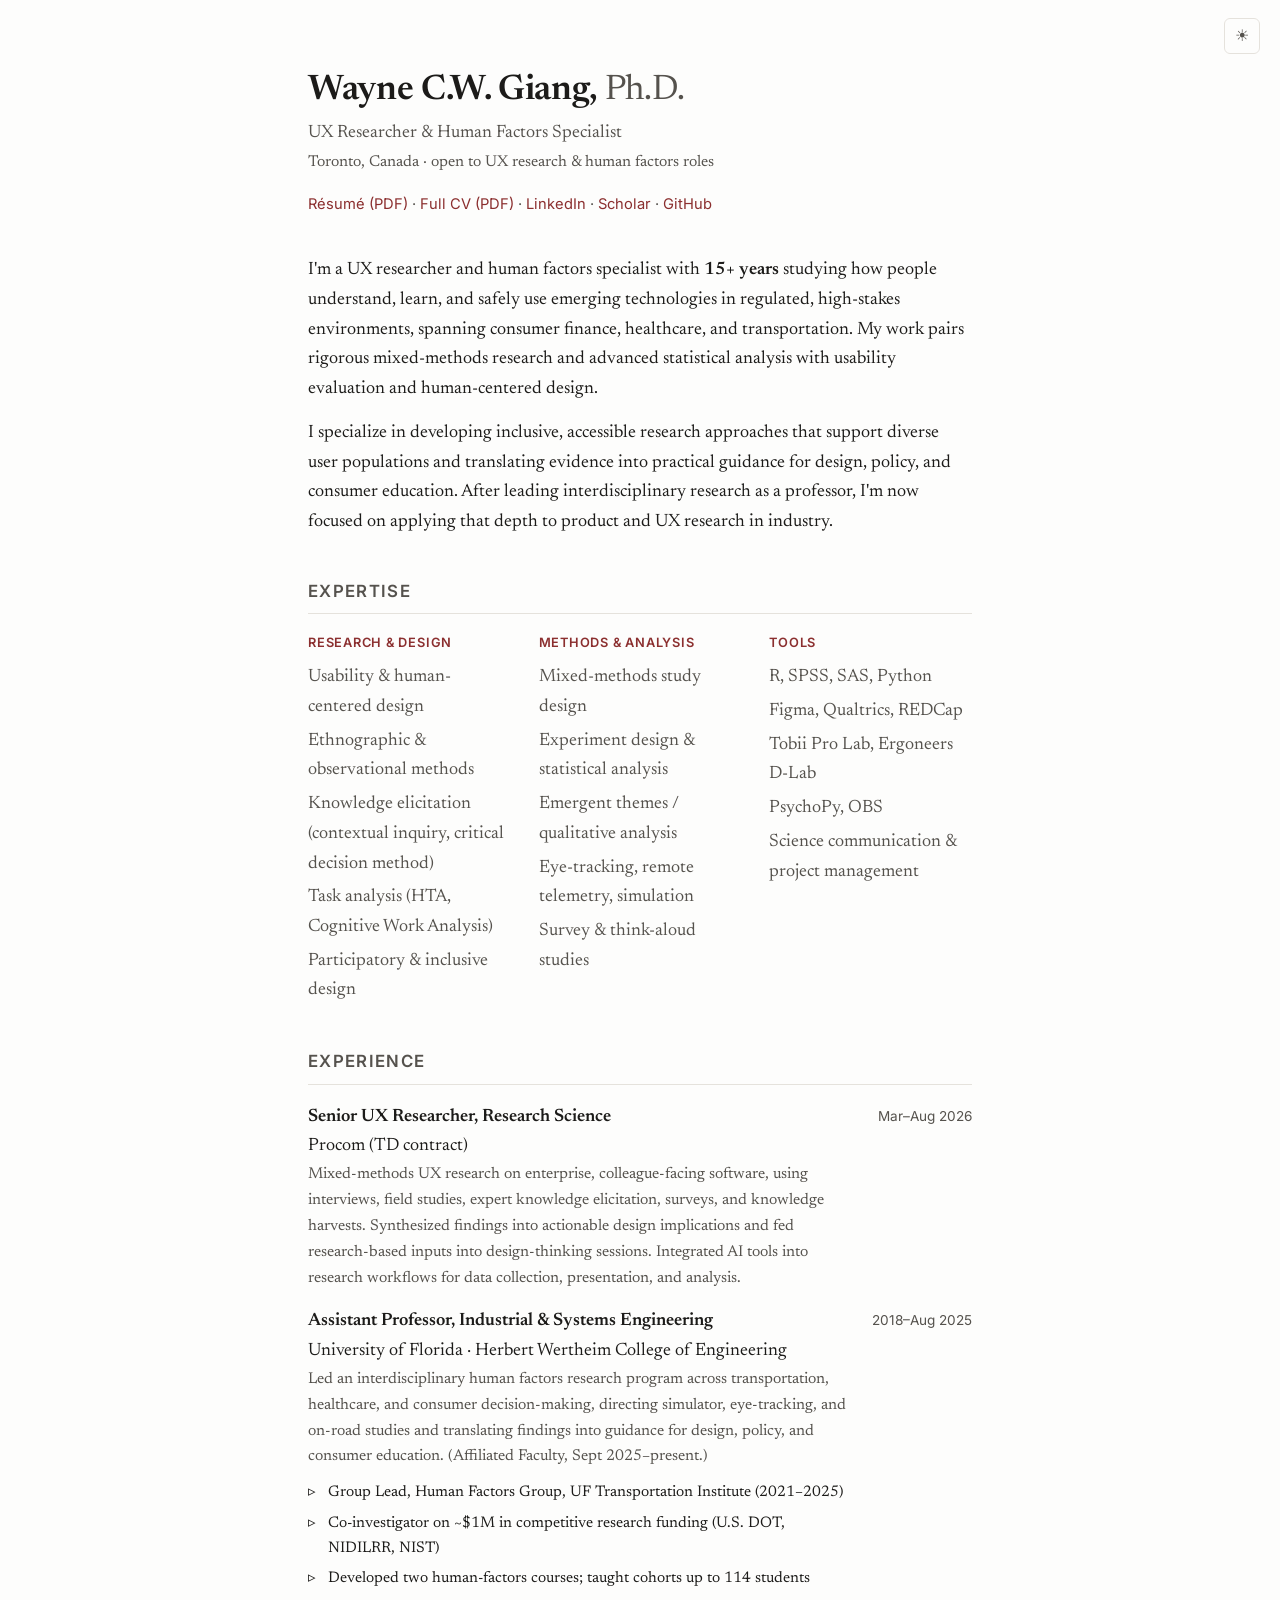
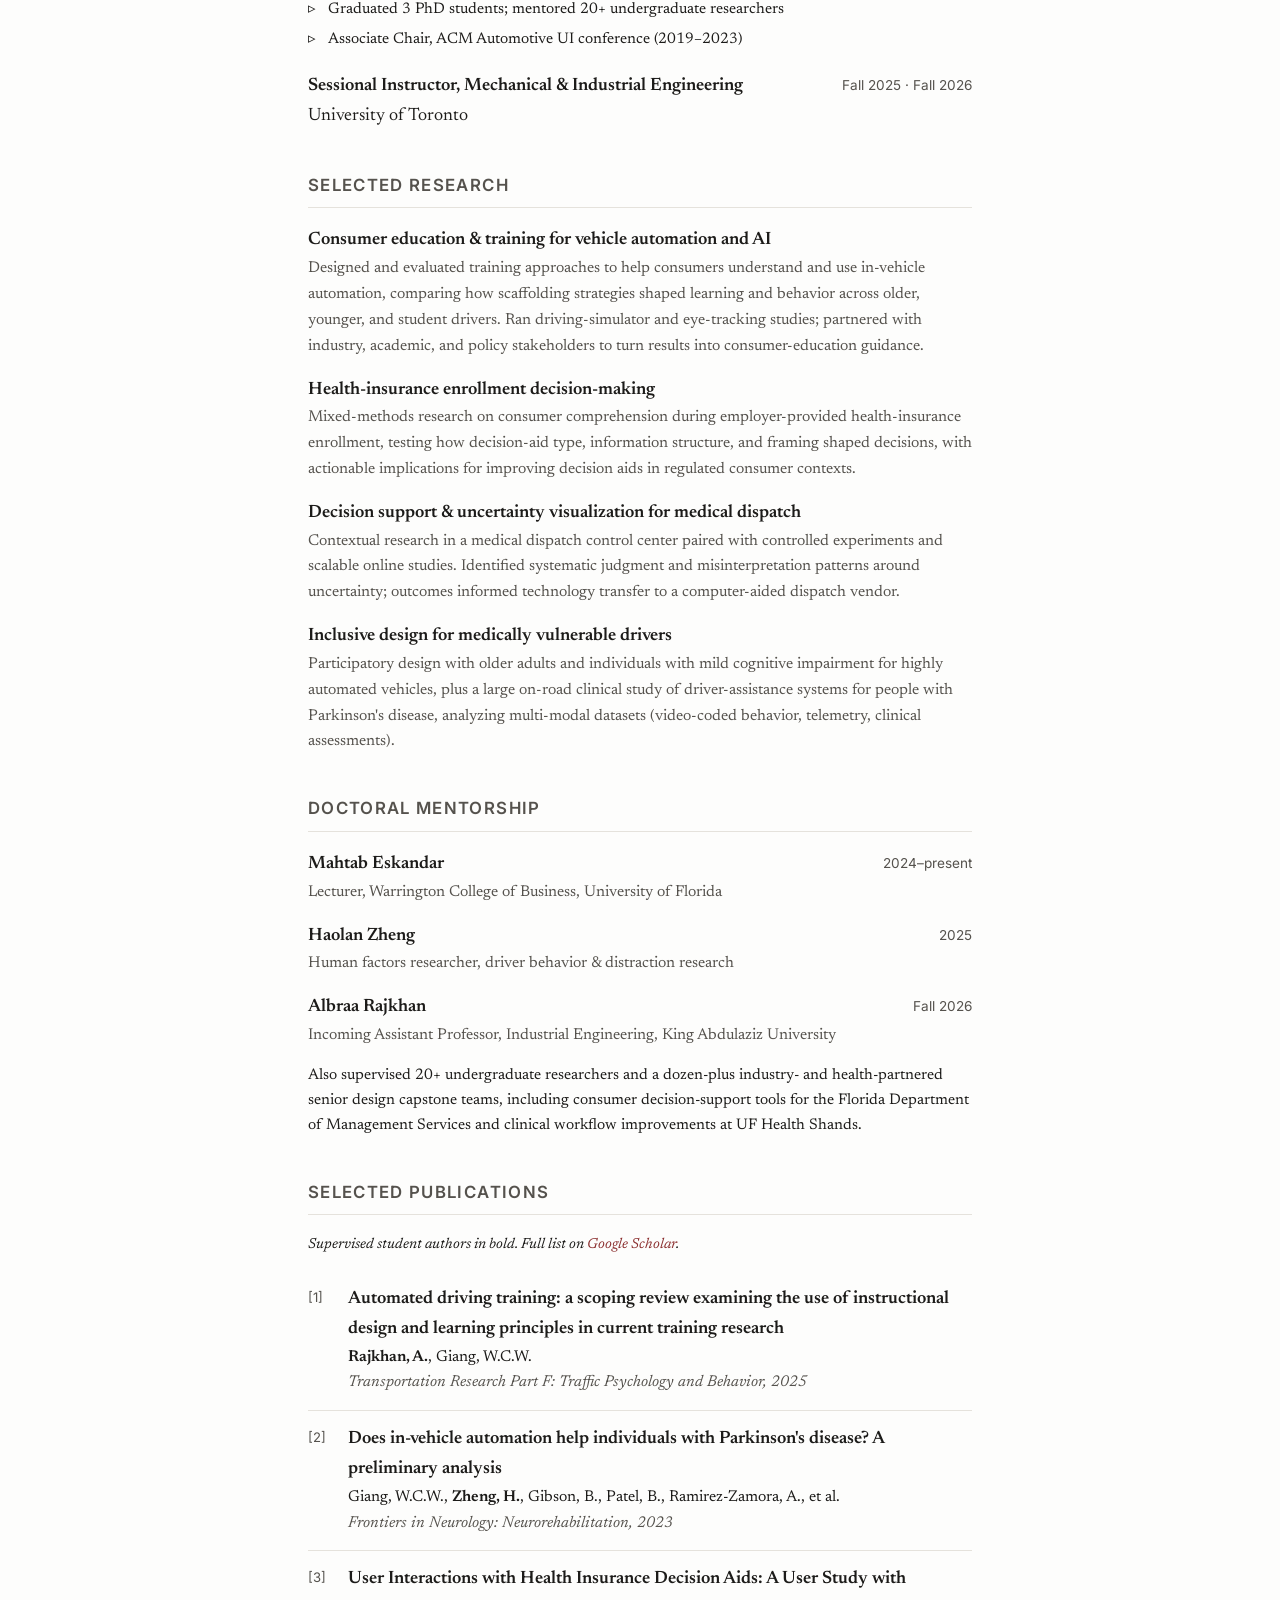
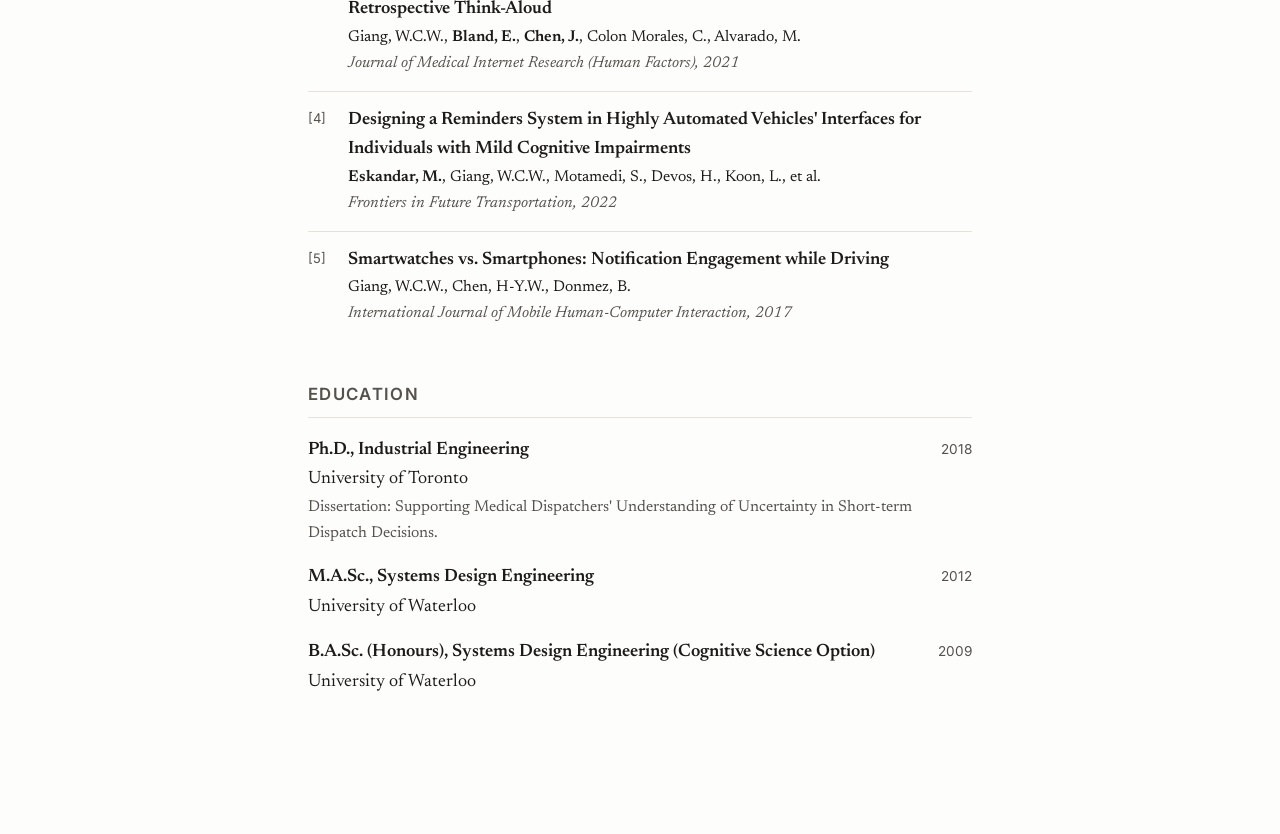
==== basic.html @ 5c56fefa "Initial site: portfolio/résumé for Wayne C.W. Giang Primary fancy layout at index.html (sticky sideb" ====
<!DOCTYPE html>
<html lang="en">
<head>
  <meta charset="UTF-8" />
  <meta name="viewport" content="width=device-width, initial-scale=1.0" />

  <title>Wayne C.W. Giang, Ph.D. · UX Researcher &amp; Human Factors</title>
  <meta name="description" content="Wayne C.W. Giang, Ph.D. UX researcher and human factors specialist with 15+ years studying how people understand, learn, and safely use emerging technologies in regulated, high-stakes environments." />
  <meta name="author" content="Wayne C.W. Giang" />

  <meta property="og:type" content="profile" />
  <meta property="og:title" content="Wayne C.W. Giang, Ph.D." />
  <meta property="og:description" content="UX Researcher & Human Factors specialist. Mixed-methods research, usability evaluation, and human-centered design in high-stakes domains." />
  <meta property="og:url" content="https://wcwgiang.github.io/" />

  <link rel="icon" href="assets/favicon.svg" type="image/svg+xml" />
  <link rel="preconnect" href="https://fonts.googleapis.com" />
  <link rel="preconnect" href="https://fonts.gstatic.com" crossorigin />
  <link href="https://fonts.googleapis.com/css2?family=Newsreader:opsz,wght@6..72,400;6..72,500;6..72,600&family=Inter:wght@400;500;600&display=swap" rel="stylesheet" />
  <link rel="stylesheet" href="styles.css" />

  <script>
    (function () {
      const stored = localStorage.getItem('theme');
      const prefersDark = window.matchMedia('(prefers-color-scheme: dark)').matches;
      document.documentElement.setAttribute('data-theme', stored || (prefersDark ? 'dark' : 'light'));
    })();
  </script>
</head>
<body>
  <button id="theme-toggle" class="theme-toggle" aria-label="Toggle dark mode" title="Toggle theme">
    <span class="theme-toggle__sun">☀</span><span class="theme-toggle__moon">☾</span>
  </button>

  <main class="page">
    <!-- HEADER -->
    <header class="masthead">
      <div class="masthead__text">
        <h1 class="name">Wayne C.W. Giang, <span class="name__suffix">Ph.D.</span></h1>
        <p class="affiliation">
          UX Researcher &amp; Human Factors Specialist<br />
          <span class="affiliation__loc">Toronto, Canada · open to UX research &amp; human factors roles</span>
        </p>
        <p class="contact-line">
          <a href="assets/resume.pdf">Résumé (PDF)</a> ·
          <a href="assets/cv.pdf">Full CV (PDF)</a> ·
          <a target="_blank" rel="noopener" href="https://www.linkedin.com/in/wayne-giang-1979775/">LinkedIn</a> ·
          <a target="_blank" rel="noopener" href="https://scholar.google.ca/citations?user=eEY_yN4AAAAJ&hl=en">Scholar</a> ·
          <a target="_blank" rel="noopener" href="https://github.com/wcwgiang">GitHub</a>
        </p>
      </div>
      <img class="masthead__photo" src="assets/headshot.jpg" alt="Wayne C.W. Giang"
           onerror="this.style.display='none'" />
    </header>

    <!-- INTRO -->
    <section class="block">
      <p>
        I'm a UX researcher and human factors specialist with <strong>15+ years</strong>
        studying how people understand, learn, and safely use emerging technologies in
        regulated, high-stakes environments, spanning consumer finance, healthcare, and
        transportation. My work pairs rigorous mixed-methods research and advanced
        statistical analysis with usability evaluation and human-centered design.
      </p>
      <p>
        I specialize in developing inclusive, accessible research approaches that support
        diverse user populations and translating evidence into practical guidance for
        design, policy, and consumer education. After leading interdisciplinary research
        as a professor, I'm now focused on applying that depth to product and UX research
        in industry.
      </p>
    </section>

    <!-- EXPERTISE -->
    <section class="block">
      <h2>Expertise</h2>
      <div class="expertise">
        <div class="expertise__col">
          <h3>Research &amp; Design</h3>
          <ul>
            <li>Usability &amp; human-centered design</li>
            <li>Ethnographic &amp; observational methods</li>
            <li>Knowledge elicitation (contextual inquiry, critical decision method)</li>
            <li>Task analysis (HTA, Cognitive Work Analysis)</li>
            <li>Participatory &amp; inclusive design</li>
          </ul>
        </div>
        <div class="expertise__col">
          <h3>Methods &amp; Analysis</h3>
          <ul>
            <li>Mixed-methods study design</li>
            <li>Experiment design &amp; statistical analysis</li>
            <li>Emergent themes / qualitative analysis</li>
            <li>Eye-tracking, remote telemetry, simulation</li>
            <li>Survey &amp; think-aloud studies</li>
          </ul>
        </div>
        <div class="expertise__col">
          <h3>Tools</h3>
          <ul>
            <li>R, SPSS, SAS, Python</li>
            <li>Figma, Qualtrics, REDCap</li>
            <li>Tobii Pro Lab, Ergoneers D-Lab</li>
            <li>PsychoPy, OBS</li>
            <li>Science communication &amp; project management</li>
          </ul>
        </div>
      </div>
    </section>

    <!-- EXPERIENCE -->
    <section class="block">
      <h2>Experience</h2>
      <ul class="entries">
        <li class="entry">
          <div class="entry__body">
            <span class="entry__title">Senior UX Researcher, Research Science</span>
            <span class="entry__where">Procom (TD contract)</span>
            <span class="entry__detail">
              Mixed-methods UX research on enterprise, colleague-facing software, using
              interviews, field studies, expert knowledge elicitation, surveys, and
              knowledge harvests. Synthesized findings into actionable design implications
              and fed research-based inputs into design-thinking sessions. Integrated AI
              tools into research workflows for data collection, presentation, and analysis.
            </span>
          </div>
          <span class="entry__date">Mar–Aug 2026</span>
        </li>
        <li class="entry">
          <div class="entry__body">
            <span class="entry__title">Assistant Professor, Industrial &amp; Systems Engineering</span>
            <span class="entry__where">University of Florida · Herbert Wertheim College of Engineering</span>
            <span class="entry__detail">
              Led an interdisciplinary human factors research program across transportation,
              healthcare, and consumer decision-making, directing simulator, eye-tracking,
              and on-road studies and translating findings into guidance for design, policy,
              and consumer education. (Affiliated Faculty, Sept 2025–present.)
            </span>
            <ul class="hl">
              <li>Group Lead, Human Factors Group, UF Transportation Institute (2021–2025)</li>
              <li>Co-investigator on ~$1M in competitive research funding (U.S. DOT, NIDILRR, NIST)</li>
              <li>Developed two human-factors courses; taught cohorts up to 114 students</li>
              <li>Graduated 3 PhD students; mentored 20+ undergraduate researchers</li>
              <li>Associate Chair, ACM Automotive UI conference (2019–2023)</li>
            </ul>
          </div>
          <span class="entry__date">2018–Aug 2025</span>
        </li>
        <li class="entry">
          <div class="entry__body">
            <span class="entry__title">Sessional Instructor, Mechanical &amp; Industrial Engineering</span>
            <span class="entry__where">University of Toronto</span>
          </div>
          <span class="entry__date">Fall 2025 · Fall 2026</span>
        </li>
      </ul>
    </section>

    <!-- SELECTED RESEARCH / WORK -->
    <section class="block">
      <h2>Selected Research</h2>
      <ul class="entries">
        <li class="entry">
          <div class="entry__body">
            <span class="entry__title">Consumer education &amp; training for vehicle automation and AI</span>
            <span class="entry__detail">
              Designed and evaluated training approaches to help consumers understand and
              use in-vehicle automation, comparing how scaffolding strategies shaped learning
              and behavior across older, younger, and student drivers. Ran driving-simulator
              and eye-tracking studies; partnered with industry, academic, and policy
              stakeholders to turn results into consumer-education guidance.
            </span>
          </div>
        </li>
        <li class="entry">
          <div class="entry__body">
            <span class="entry__title">Health-insurance enrollment decision-making</span>
            <span class="entry__detail">
              Mixed-methods research on consumer comprehension during employer-provided
              health-insurance enrollment, testing how decision-aid type, information
              structure, and framing shaped decisions, with actionable implications for
              improving decision aids in regulated consumer contexts.
            </span>
          </div>
        </li>
        <li class="entry">
          <div class="entry__body">
            <span class="entry__title">Decision support &amp; uncertainty visualization for medical dispatch</span>
            <span class="entry__detail">
              Contextual research in a medical dispatch control center paired with controlled
              experiments and scalable online studies. Identified systematic judgment and
              misinterpretation patterns around uncertainty; outcomes informed technology
              transfer to a computer-aided dispatch vendor.
            </span>
          </div>
        </li>
        <li class="entry">
          <div class="entry__body">
            <span class="entry__title">Inclusive design for medically vulnerable drivers</span>
            <span class="entry__detail">
              Participatory design with older adults and individuals with mild cognitive
              impairment for highly automated vehicles, plus a large on-road clinical study
              of driver-assistance systems for people with Parkinson's disease, analyzing
              multi-modal datasets (video-coded behavior, telemetry, clinical assessments).
            </span>
          </div>
        </li>
      </ul>
    </section>

    <!-- DOCTORAL MENTORSHIP -->
    <section class="block">
      <h2>Doctoral Mentorship</h2>
      <ul class="entries">
        <li class="entry">
          <div class="entry__body">
            <span class="entry__title">Mahtab Eskandar</span>
            <span class="entry__detail">Lecturer, Warrington College of Business, University of Florida</span>
          </div>
          <span class="entry__date">2024–present</span>
        </li>
        <li class="entry">
          <div class="entry__body">
            <span class="entry__title">Haolan Zheng</span>
            <span class="entry__detail">Human factors researcher, driver behavior &amp; distraction research</span>
          </div>
          <span class="entry__date">2025</span>
        </li>
        <li class="entry">
          <div class="entry__body">
            <span class="entry__title">Albraa Rajkhan</span>
            <span class="entry__detail">Incoming Assistant Professor, Industrial Engineering, King Abdulaziz University</span>
          </div>
          <span class="entry__date">Fall 2026</span>
        </li>
      </ul>
      <p class="mentees__note">
        Also supervised 20+ undergraduate researchers and a dozen-plus industry- and
        health-partnered senior design capstone teams, including consumer decision-support
        tools for the Florida Department of Management Services and clinical workflow
        improvements at UF Health Shands.
      </p>
    </section>

    <!-- SELECTED PUBLICATIONS -->
    <section class="block">
      <h2>Selected Publications</h2>
      <p class="note">Supervised student authors in bold. Full list on
        <a target="_blank" rel="noopener" href="https://scholar.google.ca/citations?user=eEY_yN4AAAAJ&hl=en">Google Scholar</a>.</p>
      <ol class="pubs">
        <li class="pub">
          <a class="pub__title" target="_blank" rel="noopener" href="https://www.sciencedirect.com/science/article/abs/pii/S136984782500230X">Automated driving training: a scoping review examining the use of instructional design and learning principles in current training research</a>
          <span class="pub__authors"><strong>Rajkhan, A.</strong>, Giang, W.C.W.</span>
          <span class="pub__venue">Transportation Research Part F: Traffic Psychology and Behavior, 2025</span>
        </li>
        <li class="pub">
          <a class="pub__title" target="_blank" rel="noopener" href="https://doi.org/10.3389/fneur.2023.1225751">Does in-vehicle automation help individuals with Parkinson's disease? A preliminary analysis</a>
          <span class="pub__authors">Giang, W.C.W., <strong>Zheng, H.</strong>, Gibson, B., Patel, B., Ramirez-Zamora, A., et al.</span>
          <span class="pub__venue">Frontiers in Neurology: Neurorehabilitation, 2023</span>
        </li>
        <li class="pub">
          <a class="pub__title" target="_blank" rel="noopener" href="https://doi.org/10.2196/27628">User Interactions with Health Insurance Decision Aids: A User Study with Retrospective Think-Aloud</a>
          <span class="pub__authors">Giang, W.C.W., <strong>Bland, E.</strong>, <strong>Chen, J.</strong>, Colon Morales, C., Alvarado, M.</span>
          <span class="pub__venue">Journal of Medical Internet Research (Human Factors), 2021</span>
        </li>
        <li class="pub">
          <a class="pub__title" target="_blank" rel="noopener" href="https://doi.org/10.3389/ffutr.2022.854553">Designing a Reminders System in Highly Automated Vehicles' Interfaces for Individuals with Mild Cognitive Impairments</a>
          <span class="pub__authors"><strong>Eskandar, M.</strong>, Giang, W.C.W., Motamedi, S., Devos, H., Koon, L., et al.</span>
          <span class="pub__venue">Frontiers in Future Transportation, 2022</span>
        </li>
        <li class="pub">
          <a class="pub__title" target="_blank" rel="noopener" href="https://doi.org/10.4018/IJMHCI.2017040103">Smartwatches vs. Smartphones: Notification Engagement while Driving</a>
          <span class="pub__authors">Giang, W.C.W., Chen, H-Y.W., Donmez, B.</span>
          <span class="pub__venue">International Journal of Mobile Human-Computer Interaction, 2017</span>
        </li>
      </ol>
    </section>

    <!-- EDUCATION -->
    <section class="block">
      <h2>Education</h2>
      <ul class="entries">
        <li class="entry">
          <div class="entry__body">
            <span class="entry__title">Ph.D., Industrial Engineering</span>
            <span class="entry__where">University of Toronto</span>
            <span class="entry__detail">Dissertation: Supporting Medical Dispatchers' Understanding of Uncertainty in Short-term Dispatch Decisions.</span>
          </div>
          <span class="entry__date">2018</span>
        </li>
        <li class="entry">
          <div class="entry__body">
            <span class="entry__title">M.A.Sc., Systems Design Engineering</span>
            <span class="entry__where">University of Waterloo</span>
          </div>
          <span class="entry__date">2012</span>
        </li>
        <li class="entry">
          <div class="entry__body">
            <span class="entry__title">B.A.Sc. (Honours), Systems Design Engineering (Cognitive Science Option)</span>
            <span class="entry__where">University of Waterloo</span>
          </div>
          <span class="entry__date">2009</span>
        </li>
      </ul>
    </section>
  </main>

  <script src="script.js"></script>
</body>
</html>
---- styles.css ----
/* ===== Tokens ===== */
:root {
  --bg: #fdfdfc;
  --text: #1c1b19;
  --text-muted: #55524d;
  --link: #8b2f2f;          /* restrained oxblood, academic */
  --border: #e5e2dc;
  --serif: "Newsreader", Georgia, "Times New Roman", serif;
  --sans: "Inter", system-ui, -apple-system, "Segoe UI", sans-serif;
  --measure: 720px;
}
[data-theme="dark"] {
  --bg: #16151a;
  --text: #e6e3dd;
  --text-muted: #a49f97;
  --link: #d98a8a;
  --border: #2c2a30;
}

* { box-sizing: border-box; margin: 0; padding: 0; }
html { scroll-behavior: smooth; }
body {
  font-family: var(--serif);
  font-size: 1.125rem;
  line-height: 1.65;
  background: var(--bg);
  color: var(--text);
  -webkit-font-smoothing: antialiased;
  transition: background 0.2s ease, color 0.2s ease;
}
a { color: var(--link); text-decoration: none; }
a:hover { text-decoration: underline; text-underline-offset: 2px; }
strong { font-weight: 600; }
img { max-width: 100%; display: block; }
ul, ol { list-style: none; }

.page {
  max-width: var(--measure);
  margin: 0 auto;
  padding: 72px 28px 96px;
}

/* ===== Theme toggle (unobtrusive, top-right) ===== */
.theme-toggle {
  position: fixed; top: 18px; right: 20px; z-index: 10;
  width: 36px; height: 36px; border-radius: 6px;
  background: transparent; color: var(--text-muted);
  border: 1px solid var(--border); cursor: pointer;
  font-size: 1rem; line-height: 1;
}
.theme-toggle:hover { color: var(--text); }
.theme-toggle__moon { display: none; }
[data-theme="dark"] .theme-toggle__sun { display: none; }
[data-theme="dark"] .theme-toggle__moon { display: inline; }

/* ===== Masthead ===== */
.masthead {
  display: flex; align-items: flex-start; justify-content: space-between;
  gap: 32px; margin-bottom: 40px;
}
.name { font-size: 2.2rem; font-weight: 600; letter-spacing: -0.01em; line-height: 1.1; }
.name__suffix { color: var(--text-muted); font-weight: 400; }
.affiliation { color: var(--text-muted); margin: 8px 0 14px; }
.contact-line { font-family: var(--sans); font-size: 0.92rem; color: var(--text-muted); }
.contact-line a { color: var(--link); }
.masthead__photo {
  width: 128px; height: 128px; flex: none;
  object-fit: cover; border-radius: 6px; border: 1px solid var(--border);
}

/* ===== Blocks ===== */
.block { margin-bottom: 40px; }
.block > p { margin-bottom: 14px; color: var(--text); }
.block h2 {
  font-size: 1.05rem; font-weight: 600; text-transform: uppercase;
  letter-spacing: 0.08em; font-family: var(--sans);
  color: var(--text-muted); padding-bottom: 8px; margin-bottom: 18px;
  border-bottom: 1px solid var(--border);
}
.note { font-size: 0.9rem; color: var(--text-muted); font-style: italic; margin-bottom: 12px; }
.affiliation__loc { font-size: 0.98rem; }

/* ===== Expertise ===== */
.expertise { display: grid; grid-template-columns: repeat(3, 1fr); gap: 28px; }
.expertise__col h3 {
  font-family: var(--sans); font-size: 0.8rem; font-weight: 600;
  text-transform: uppercase; letter-spacing: 0.06em;
  color: var(--link); margin-bottom: 8px;
}
.expertise__col li { color: var(--text-muted); padding: 2px 0; }

/* ===== News ===== */
.news li { display: flex; gap: 16px; padding: 4px 0; color: var(--text); }
.news__date {
  flex: none; width: 92px; font-family: var(--sans); font-size: 0.85rem;
  color: var(--text-muted); padding-top: 3px;
}

/* ===== Publications ===== */
.pubs { counter-reset: pub; }
.pub {
  position: relative; padding: 14px 0 14px 40px;
  border-bottom: 1px solid var(--border); display: flex; flex-direction: column;
}
.pub:last-child { border-bottom: 0; }
.pub::before {
  counter-increment: pub; content: "[" counter(pub) "]";
  position: absolute; left: 0; top: 16px;
  font-family: var(--sans); font-size: 0.82rem; color: var(--text-muted);
}
.pub__title { font-weight: 600; color: var(--text); text-decoration: none; display: inline-block; }
a.pub__title:hover { color: var(--link); text-decoration: underline; text-underline-offset: 2px; opacity: 1; }
.pub__authors { font-size: 0.98rem; color: var(--text); }
.pub__venue { font-style: italic; color: var(--text-muted); font-size: 0.98rem; }
.pub__links { font-family: var(--sans); font-size: 0.82rem; margin-top: 4px; }

/* ===== Entry lists (education / experience / etc.) ===== */
.entries { display: flex; flex-direction: column; gap: 16px; }
.entry {
  display: flex; justify-content: space-between; gap: 20px; align-items: baseline;
}
.entry__body { display: flex; flex-direction: column; }
.entry__title { font-weight: 600; }
.entry__where { color: var(--text); }
.entry__detail { color: var(--text-muted); font-size: 0.98rem; }
.hl { margin: 10px 0 4px; display: flex; flex-direction: column; gap: 5px; }
.hl li { position: relative; padding-left: 20px; color: var(--text); font-size: 0.96rem; }
.hl li::before { content: "▹"; position: absolute; left: 0; color: var(--accent); }
.mentees__note { color: var(--text-muted); font-size: 0.96rem; margin-top: 14px; }
.entry__date {
  flex: none; font-family: var(--sans); font-size: 0.85rem;
  color: var(--text-muted); white-space: nowrap; padding-top: 2px;
}

/* ===== Footer ===== */
.foot {
  margin-top: 56px; padding-top: 20px; border-top: 1px solid var(--border);
  font-family: var(--sans); font-size: 0.82rem; color: var(--text-muted);
}

/* ===== Responsive ===== */
@media (max-width: 620px) {
  .page { padding: 56px 20px 72px; }
  .masthead { flex-direction: column-reverse; align-items: flex-start; }
  .masthead__photo { width: 96px; height: 96px; }
  .entry { flex-direction: column; gap: 2px; }
  .news li { flex-direction: column; gap: 0; }
  .news__date { width: auto; }
  .expertise { grid-template-columns: 1fr; gap: 18px; }
}
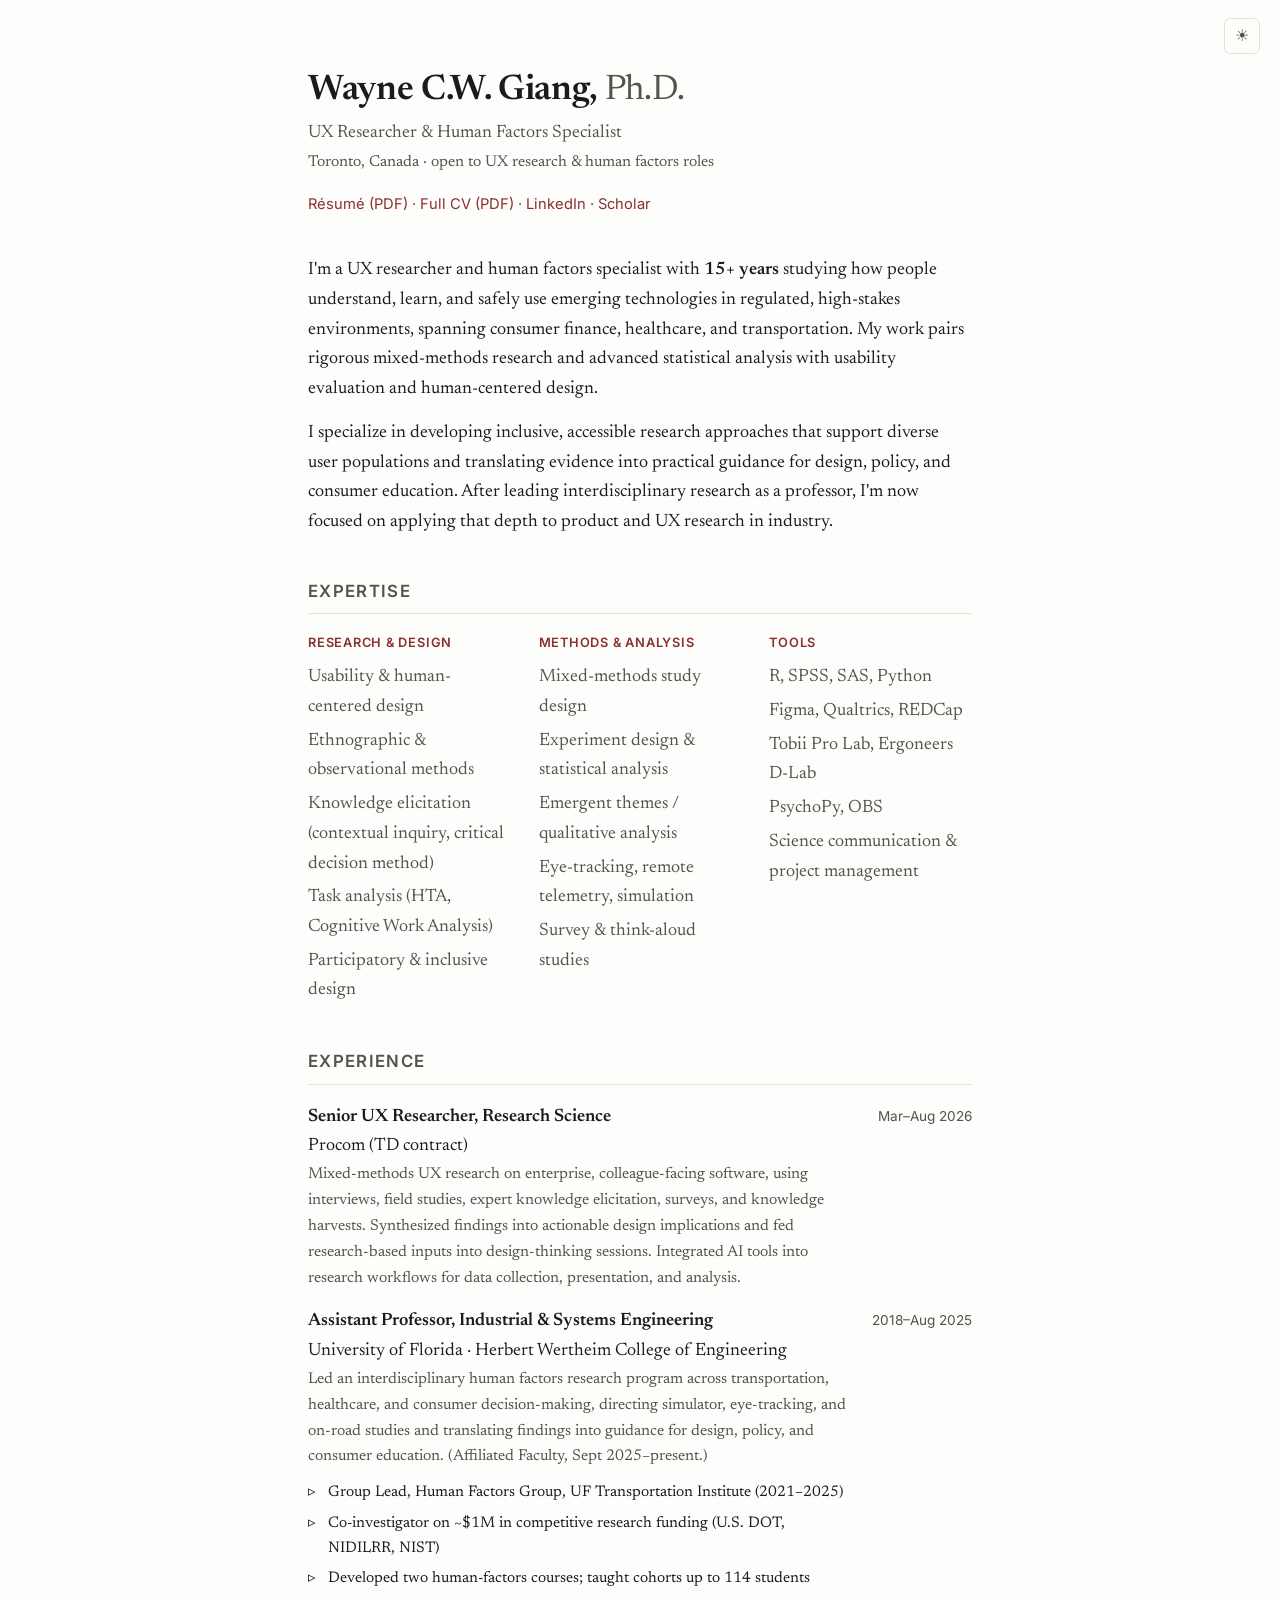
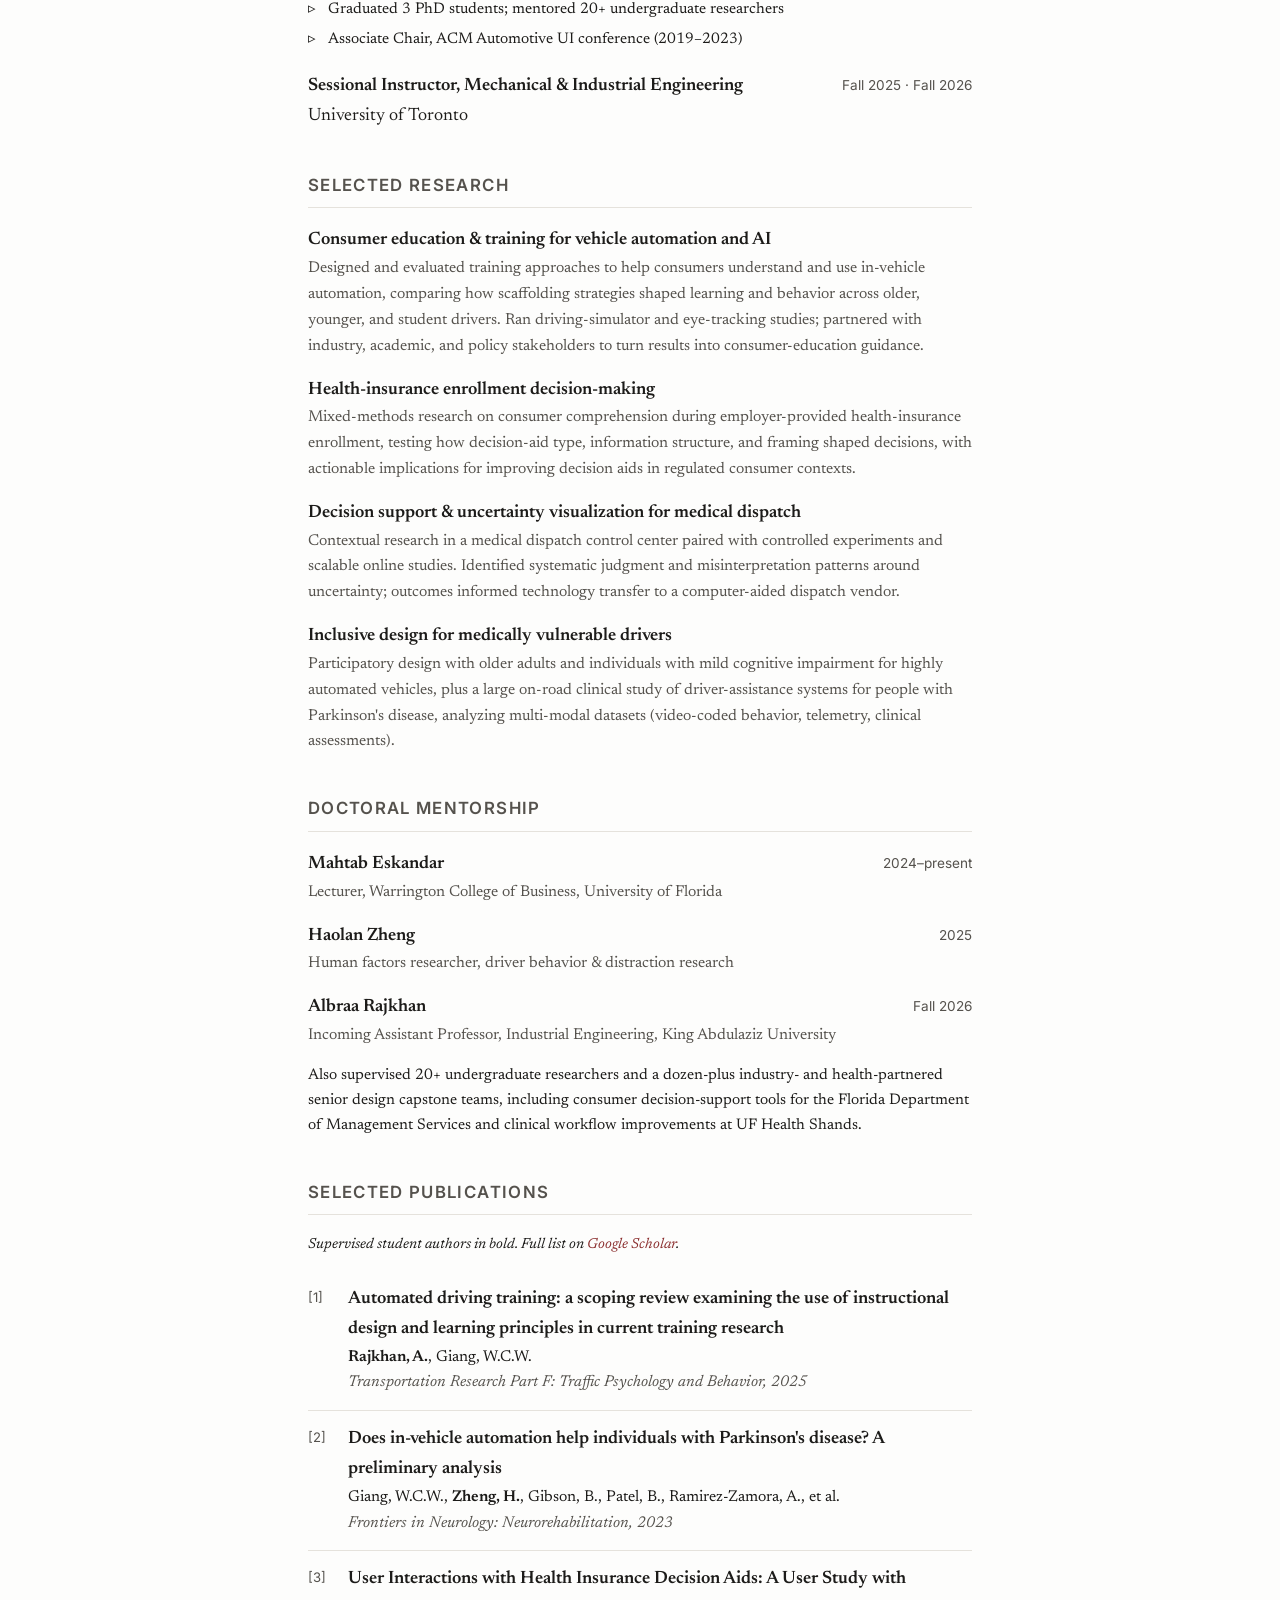
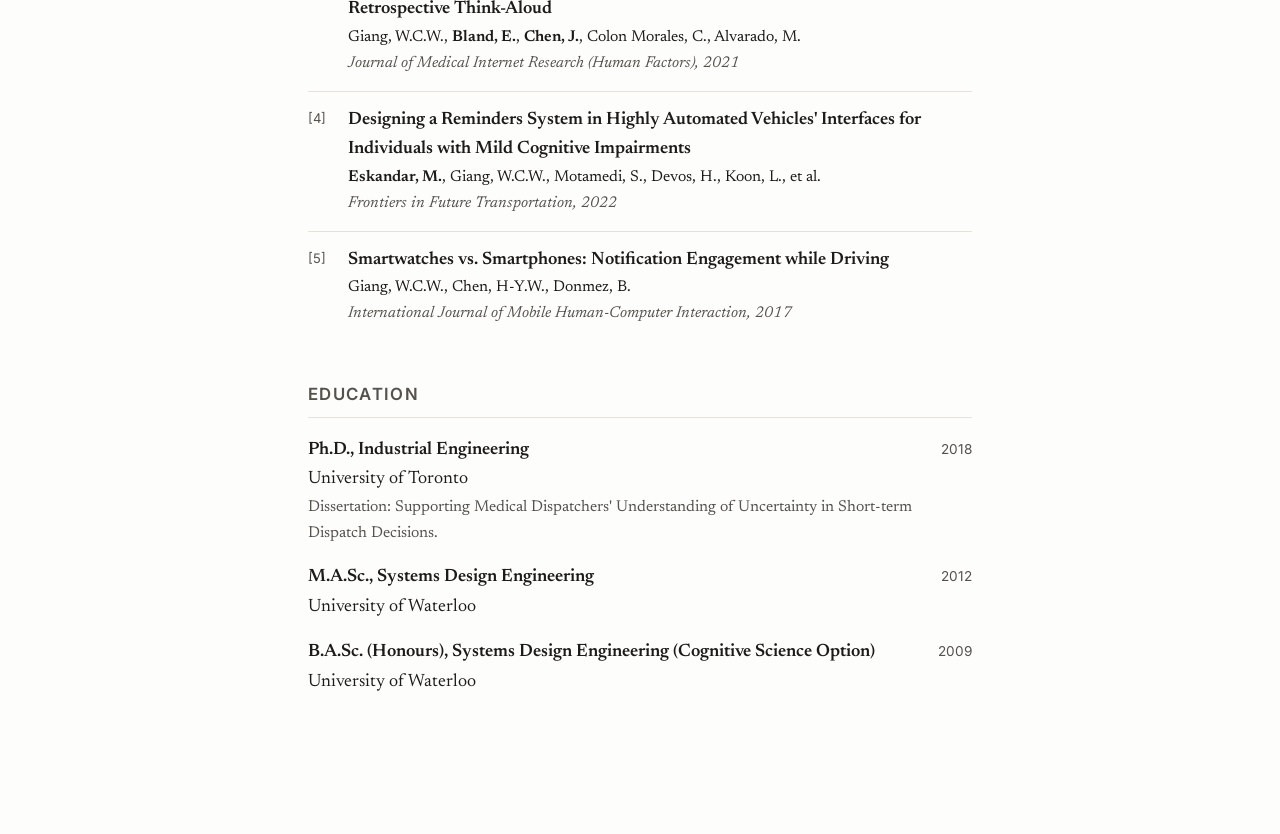
==== commit 363ad449: "Remove GitHub link from both layouts Co-Authored-By: Claude Opus 4.8 <noreply@anthropic.com>" ====
--- a/basic.html
+++ b/basic.html
@@ -45,8 +45,7 @@
           <a href="assets/resume.pdf">Résumé (PDF)</a> ·
           <a href="assets/cv.pdf">Full CV (PDF)</a> ·
           <a target="_blank" rel="noopener" href="https://www.linkedin.com/in/wayne-giang-1979775/">LinkedIn</a> ·
-          <a target="_blank" rel="noopener" href="https://scholar.google.ca/citations?user=eEY_yN4AAAAJ&hl=en">Scholar</a> ·
-          <a target="_blank" rel="noopener" href="https://github.com/wcwgiang">GitHub</a>
+          <a target="_blank" rel="noopener" href="https://scholar.google.ca/citations?user=eEY_yN4AAAAJ&hl=en">Scholar</a>
         </p>
       </div>
       <img class="masthead__photo" src="assets/headshot.jpg" alt="Wayne C.W. Giang"
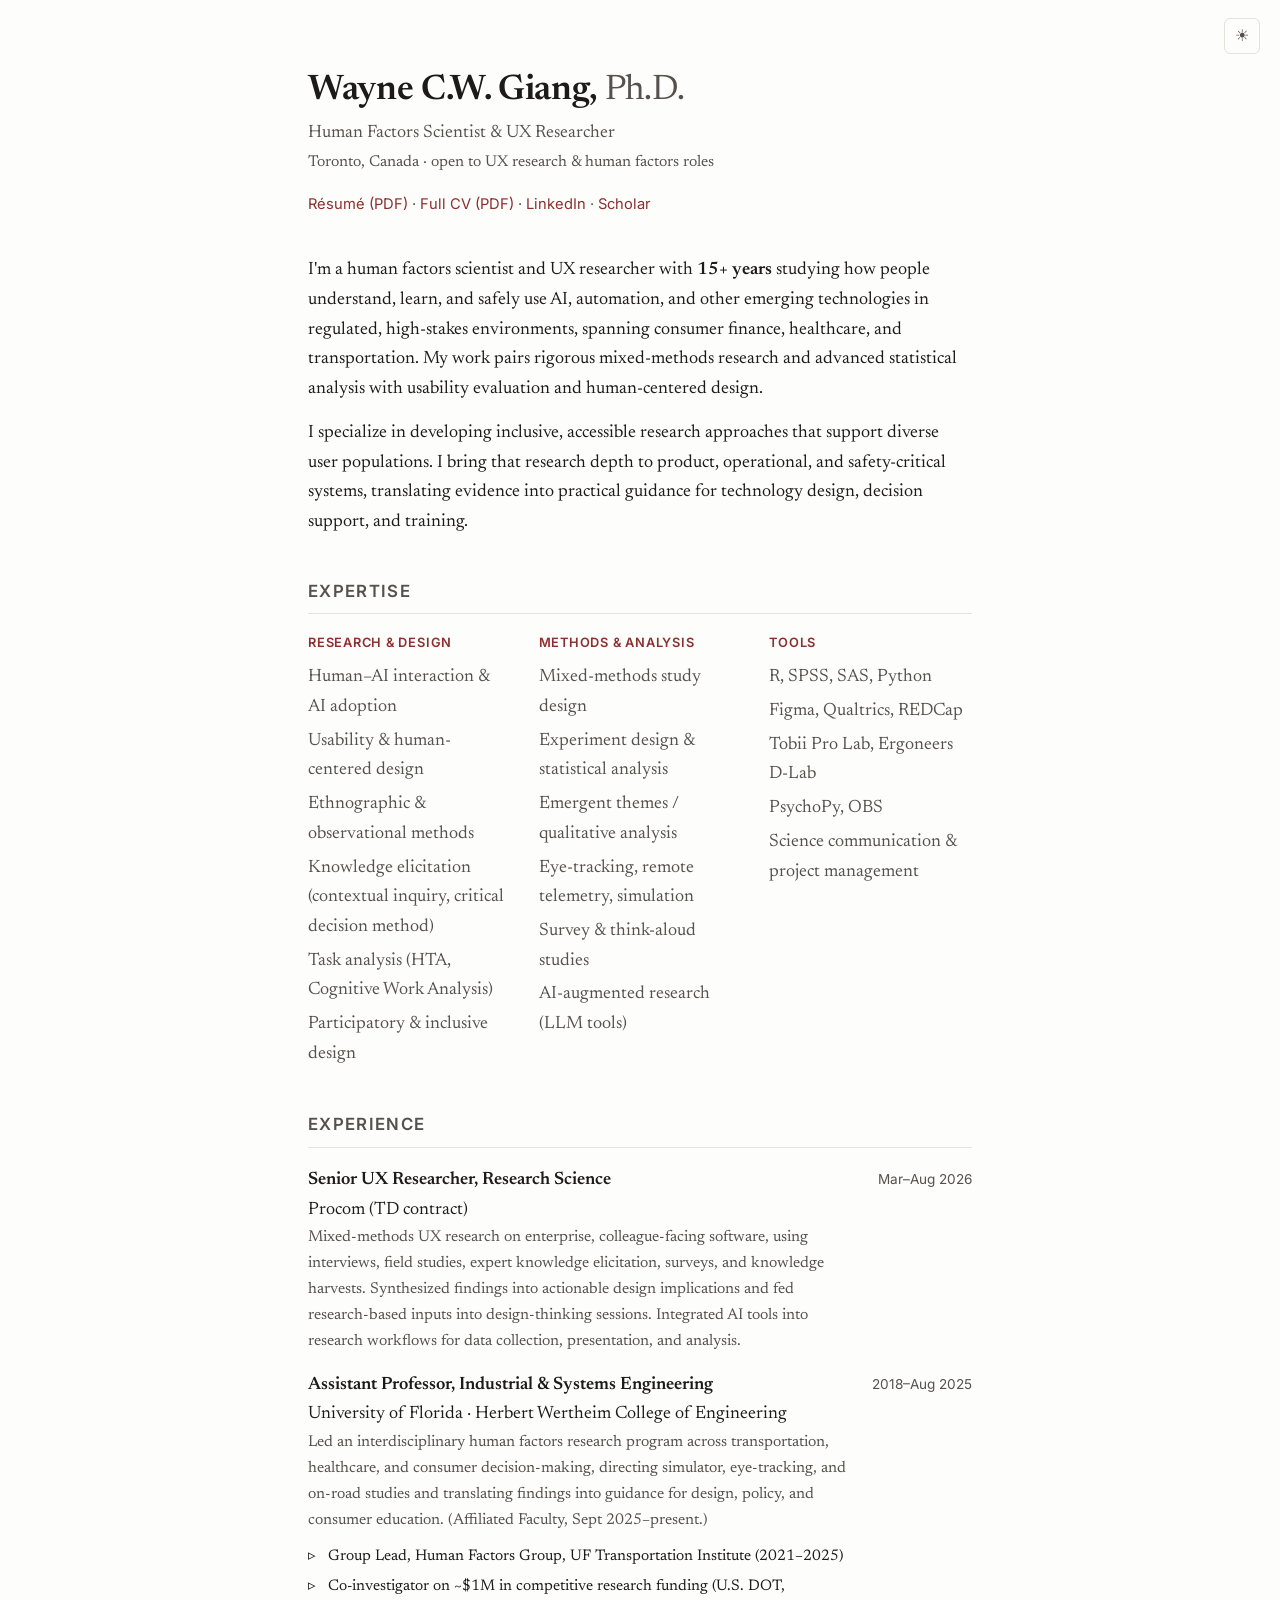
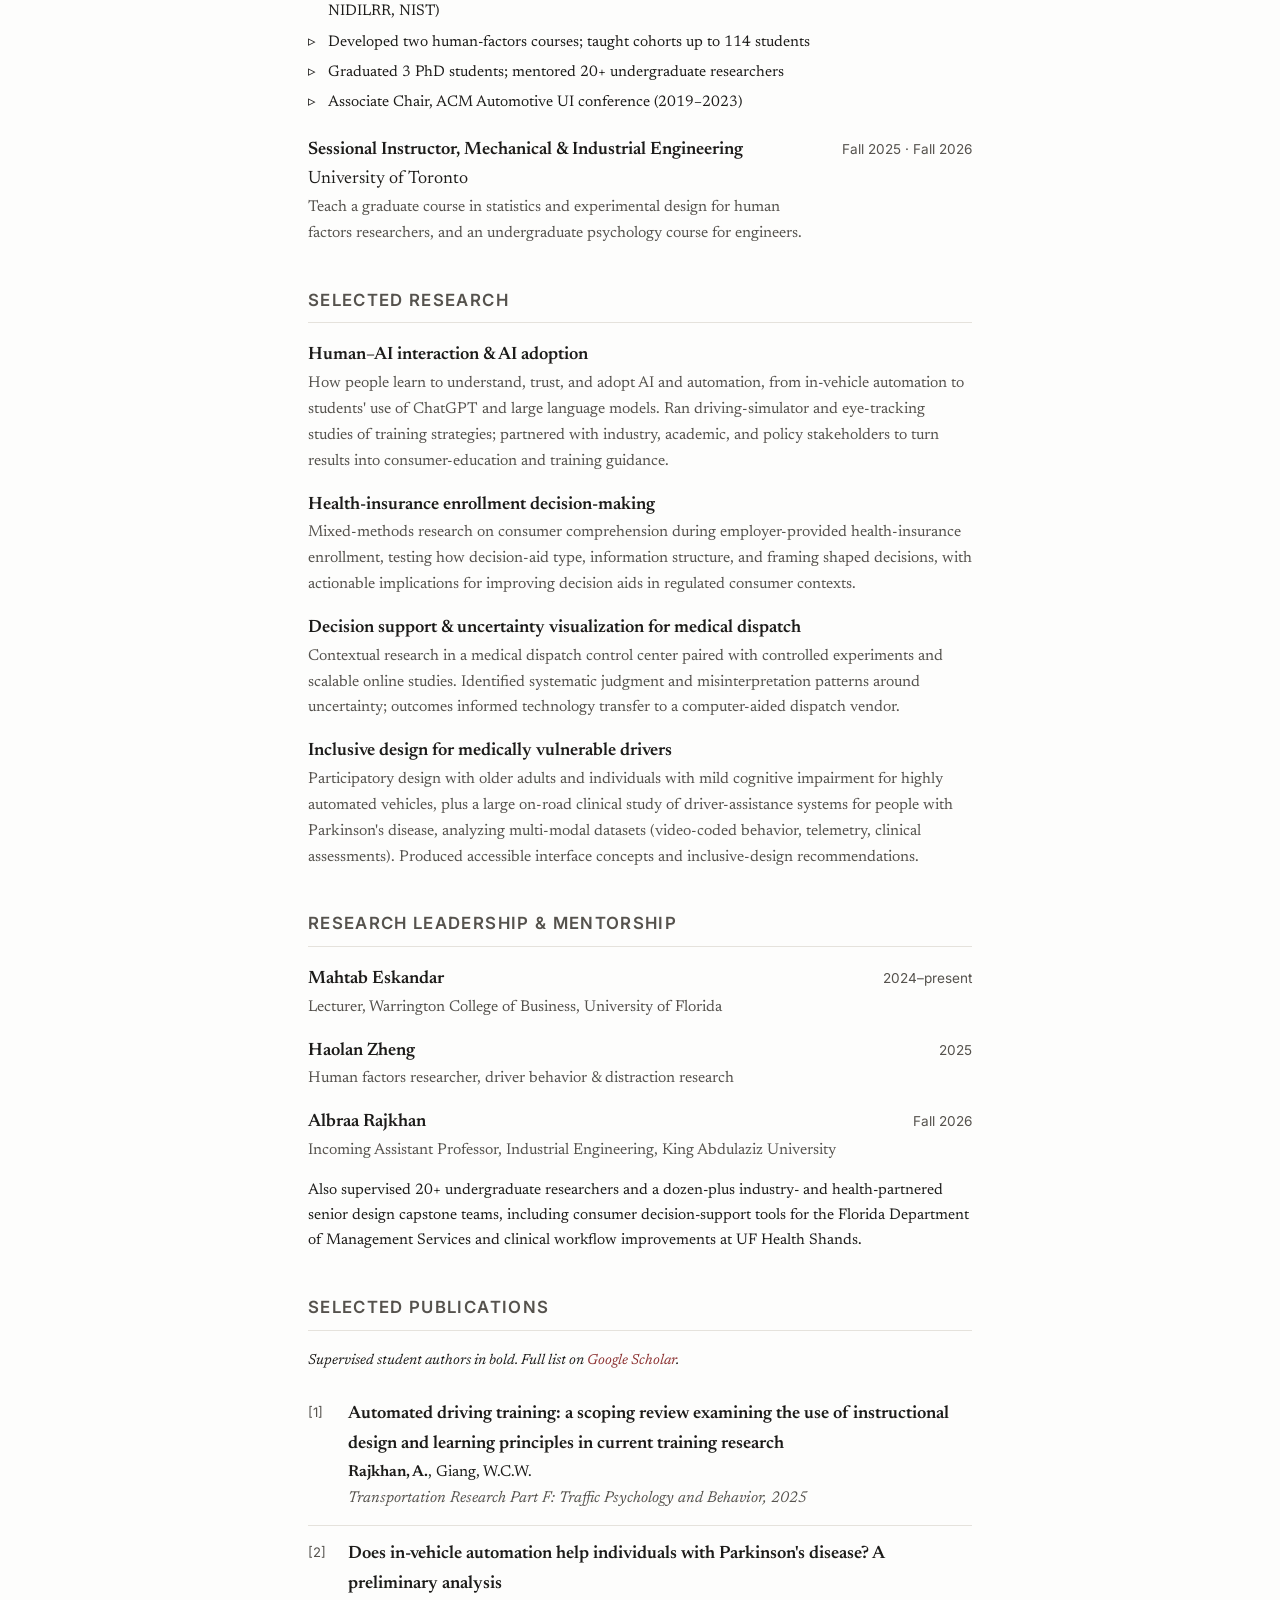
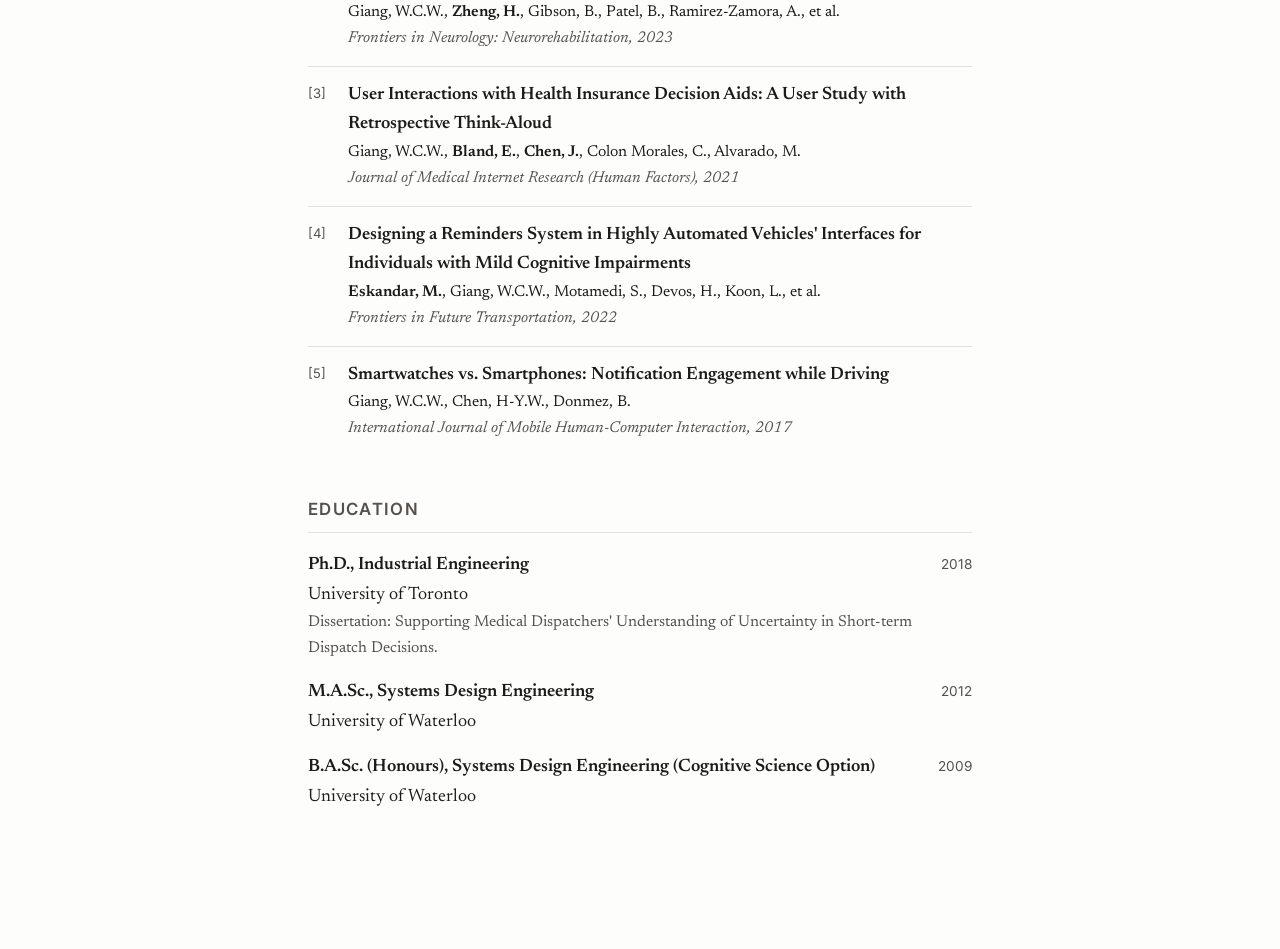
==== commit 66c80b41: "Positioning refresh: headline, AI framing, applied outcomes - Headline -> Human Factors Scientist & " ====
--- a/basic.html
+++ b/basic.html
@@ -4,13 +4,13 @@
   <meta charset="UTF-8" />
   <meta name="viewport" content="width=device-width, initial-scale=1.0" />
 
-  <title>Wayne C.W. Giang, Ph.D. · UX Researcher &amp; Human Factors</title>
-  <meta name="description" content="Wayne C.W. Giang, Ph.D. UX researcher and human factors specialist with 15+ years studying how people understand, learn, and safely use emerging technologies in regulated, high-stakes environments." />
+  <title>Wayne C.W. Giang, Ph.D. · Human Factors Scientist &amp; UX Researcher</title>
+  <meta name="description" content="Wayne C.W. Giang, Ph.D. Human factors scientist and UX researcher with 15+ years studying how people understand, learn, and safely use AI, automation, and other emerging technologies in regulated, high-stakes environments." />
   <meta name="author" content="Wayne C.W. Giang" />
 
   <meta property="og:type" content="profile" />
   <meta property="og:title" content="Wayne C.W. Giang, Ph.D." />
-  <meta property="og:description" content="UX Researcher & Human Factors specialist. Mixed-methods research, usability evaluation, and human-centered design in high-stakes domains." />
+  <meta property="og:description" content="Human Factors Scientist & UX Researcher. Mixed-methods research, usability evaluation, and human-centered design in high-stakes domains." />
   <meta property="og:url" content="https://wcwgiang.github.io/" />
 
   <link rel="icon" href="assets/favicon.svg" type="image/svg+xml" />
@@ -38,7 +38,7 @@
       <div class="masthead__text">
         <h1 class="name">Wayne C.W. Giang, <span class="name__suffix">Ph.D.</span></h1>
         <p class="affiliation">
-          UX Researcher &amp; Human Factors Specialist<br />
+          Human Factors Scientist &amp; UX Researcher<br />
           <span class="affiliation__loc">Toronto, Canada · open to UX research &amp; human factors roles</span>
         </p>
         <p class="contact-line">
@@ -55,18 +55,18 @@
     <!-- INTRO -->
     <section class="block">
       <p>
-        I'm a UX researcher and human factors specialist with <strong>15+ years</strong>
-        studying how people understand, learn, and safely use emerging technologies in
-        regulated, high-stakes environments, spanning consumer finance, healthcare, and
-        transportation. My work pairs rigorous mixed-methods research and advanced
-        statistical analysis with usability evaluation and human-centered design.
+        I'm a human factors scientist and UX researcher with <strong>15+ years</strong>
+        studying how people understand, learn, and safely use AI, automation, and other
+        emerging technologies in regulated, high-stakes environments, spanning consumer
+        finance, healthcare, and transportation. My work pairs rigorous mixed-methods
+        research and advanced statistical analysis with usability evaluation and
+        human-centered design.
       </p>
       <p>
         I specialize in developing inclusive, accessible research approaches that support
-        diverse user populations and translating evidence into practical guidance for
-        design, policy, and consumer education. After leading interdisciplinary research
-        as a professor, I'm now focused on applying that depth to product and UX research
-        in industry.
+        diverse user populations. I bring that research depth to product, operational, and
+        safety-critical systems, translating evidence into practical guidance for technology
+        design, decision support, and training.
       </p>
     </section>
 
@@ -77,6 +77,7 @@
         <div class="expertise__col">
           <h3>Research &amp; Design</h3>
           <ul>
+            <li>Human–AI interaction &amp; AI adoption</li>
             <li>Usability &amp; human-centered design</li>
             <li>Ethnographic &amp; observational methods</li>
             <li>Knowledge elicitation (contextual inquiry, critical decision method)</li>
@@ -92,6 +93,7 @@
             <li>Emergent themes / qualitative analysis</li>
             <li>Eye-tracking, remote telemetry, simulation</li>
             <li>Survey &amp; think-aloud studies</li>
+            <li>AI-augmented research (LLM tools)</li>
           </ul>
         </div>
         <div class="expertise__col">
@@ -149,6 +151,10 @@
           <div class="entry__body">
             <span class="entry__title">Sessional Instructor, Mechanical &amp; Industrial Engineering</span>
             <span class="entry__where">University of Toronto</span>
+            <span class="entry__detail">
+              Teach a graduate course in statistics and experimental design for human factors
+              researchers, and an undergraduate psychology course for engineers.
+            </span>
           </div>
           <span class="entry__date">Fall 2025 · Fall 2026</span>
         </li>
@@ -161,13 +167,13 @@
       <ul class="entries">
         <li class="entry">
           <div class="entry__body">
-            <span class="entry__title">Consumer education &amp; training for vehicle automation and AI</span>
-            <span class="entry__detail">
-              Designed and evaluated training approaches to help consumers understand and
-              use in-vehicle automation, comparing how scaffolding strategies shaped learning
-              and behavior across older, younger, and student drivers. Ran driving-simulator
-              and eye-tracking studies; partnered with industry, academic, and policy
-              stakeholders to turn results into consumer-education guidance.
+            <span class="entry__title">Human–AI interaction &amp; AI adoption</span>
+            <span class="entry__detail">
+              How people learn to understand, trust, and adopt AI and automation, from
+              in-vehicle automation to students' use of ChatGPT and large language models.
+              Ran driving-simulator and eye-tracking studies of training strategies; partnered
+              with industry, academic, and policy stakeholders to turn results into
+              consumer-education and training guidance.
             </span>
           </div>
         </li>
@@ -201,15 +207,16 @@
               impairment for highly automated vehicles, plus a large on-road clinical study
               of driver-assistance systems for people with Parkinson's disease, analyzing
               multi-modal datasets (video-coded behavior, telemetry, clinical assessments).
+              Produced accessible interface concepts and inclusive-design recommendations.
             </span>
           </div>
         </li>
       </ul>
     </section>
 
-    <!-- DOCTORAL MENTORSHIP -->
-    <section class="block">
-      <h2>Doctoral Mentorship</h2>
+    <!-- RESEARCH LEADERSHIP & MENTORSHIP -->
+    <section class="block">
+      <h2>Research Leadership &amp; Mentorship</h2>
       <ul class="entries">
         <li class="entry">
           <div class="entry__body">
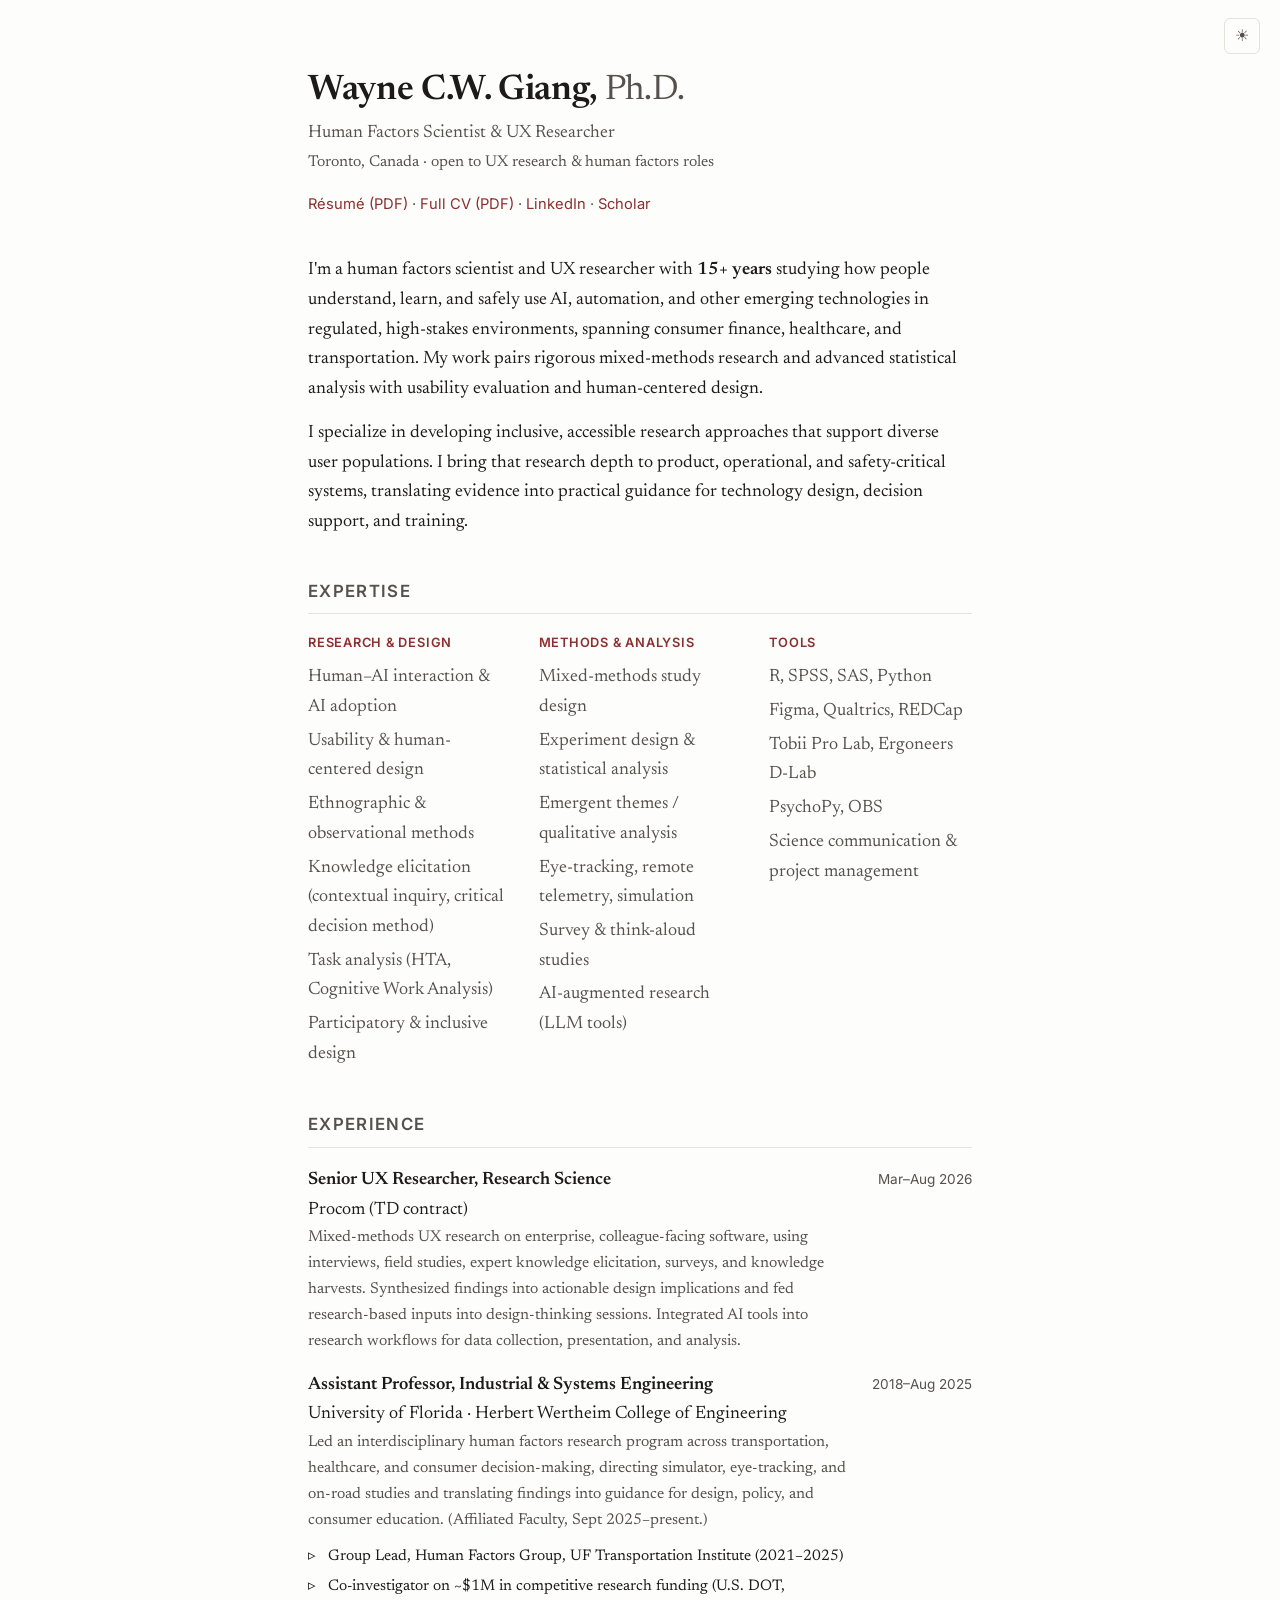
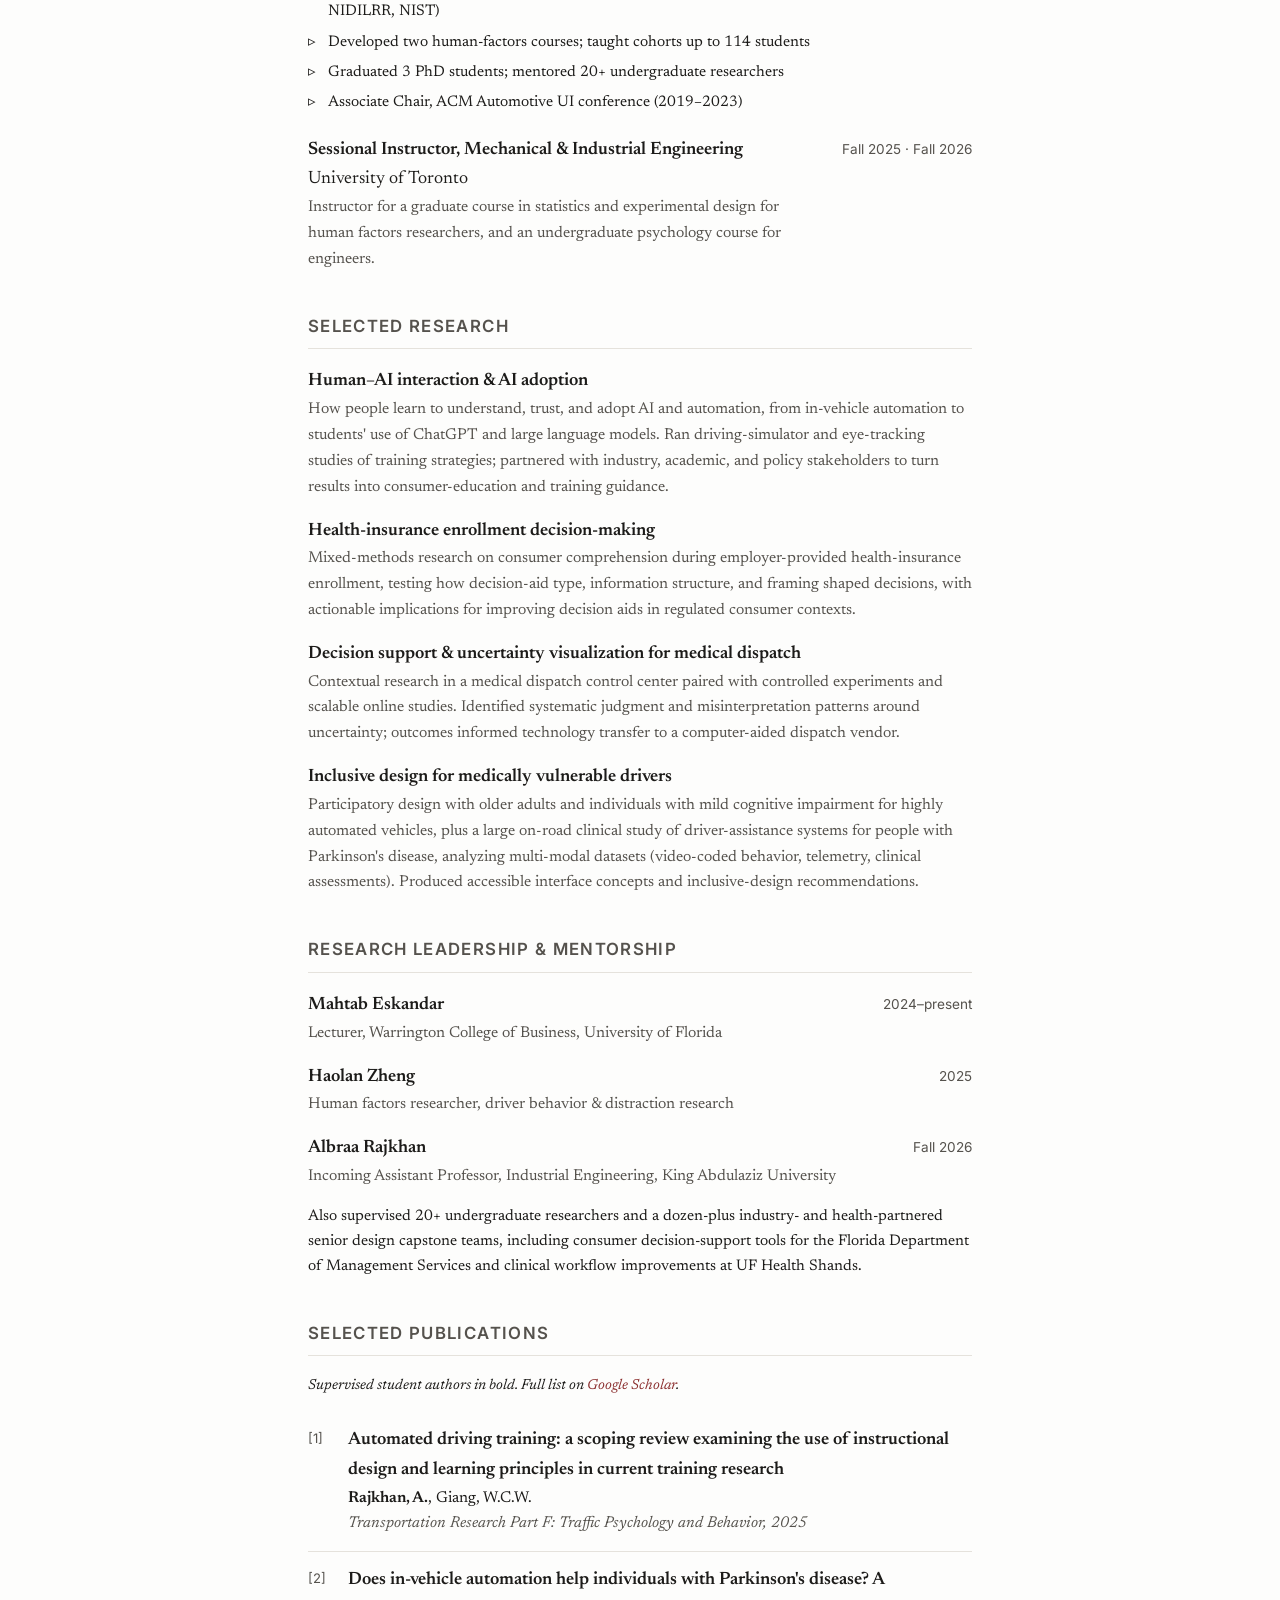
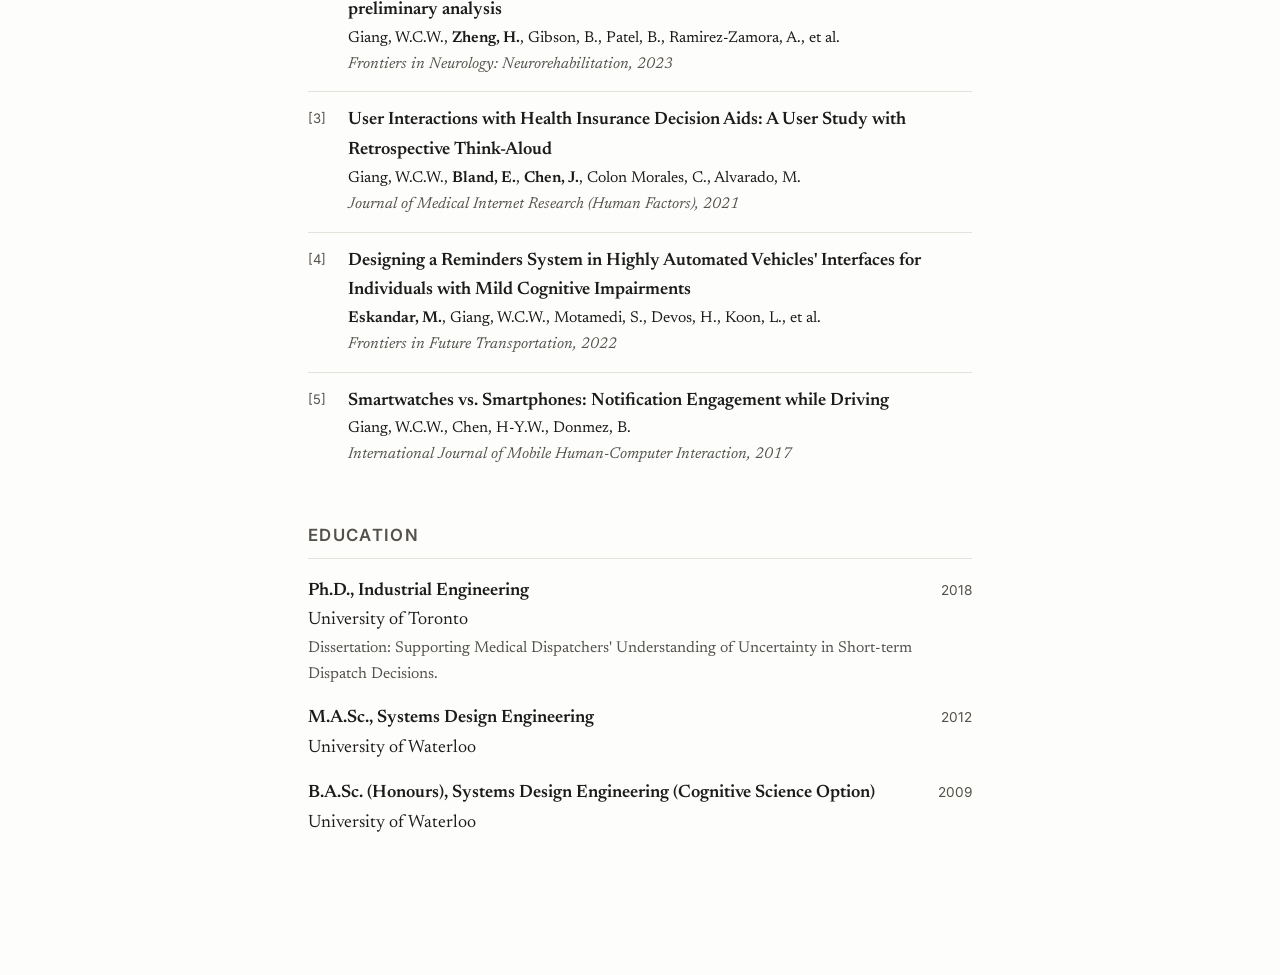
==== commit e57bea88: "U of T entry: 'Instructor for ...' phrasing Co-Authored-By: Claude Opus 4.8 <noreply@anthropic.com>" ====
--- a/basic.html
+++ b/basic.html
@@ -152,8 +152,8 @@
             <span class="entry__title">Sessional Instructor, Mechanical &amp; Industrial Engineering</span>
             <span class="entry__where">University of Toronto</span>
             <span class="entry__detail">
-              Teach a graduate course in statistics and experimental design for human factors
-              researchers, and an undergraduate psychology course for engineers.
+              Instructor for a graduate course in statistics and experimental design for human
+              factors researchers, and an undergraduate psychology course for engineers.
             </span>
           </div>
           <span class="entry__date">Fall 2025 · Fall 2026</span>
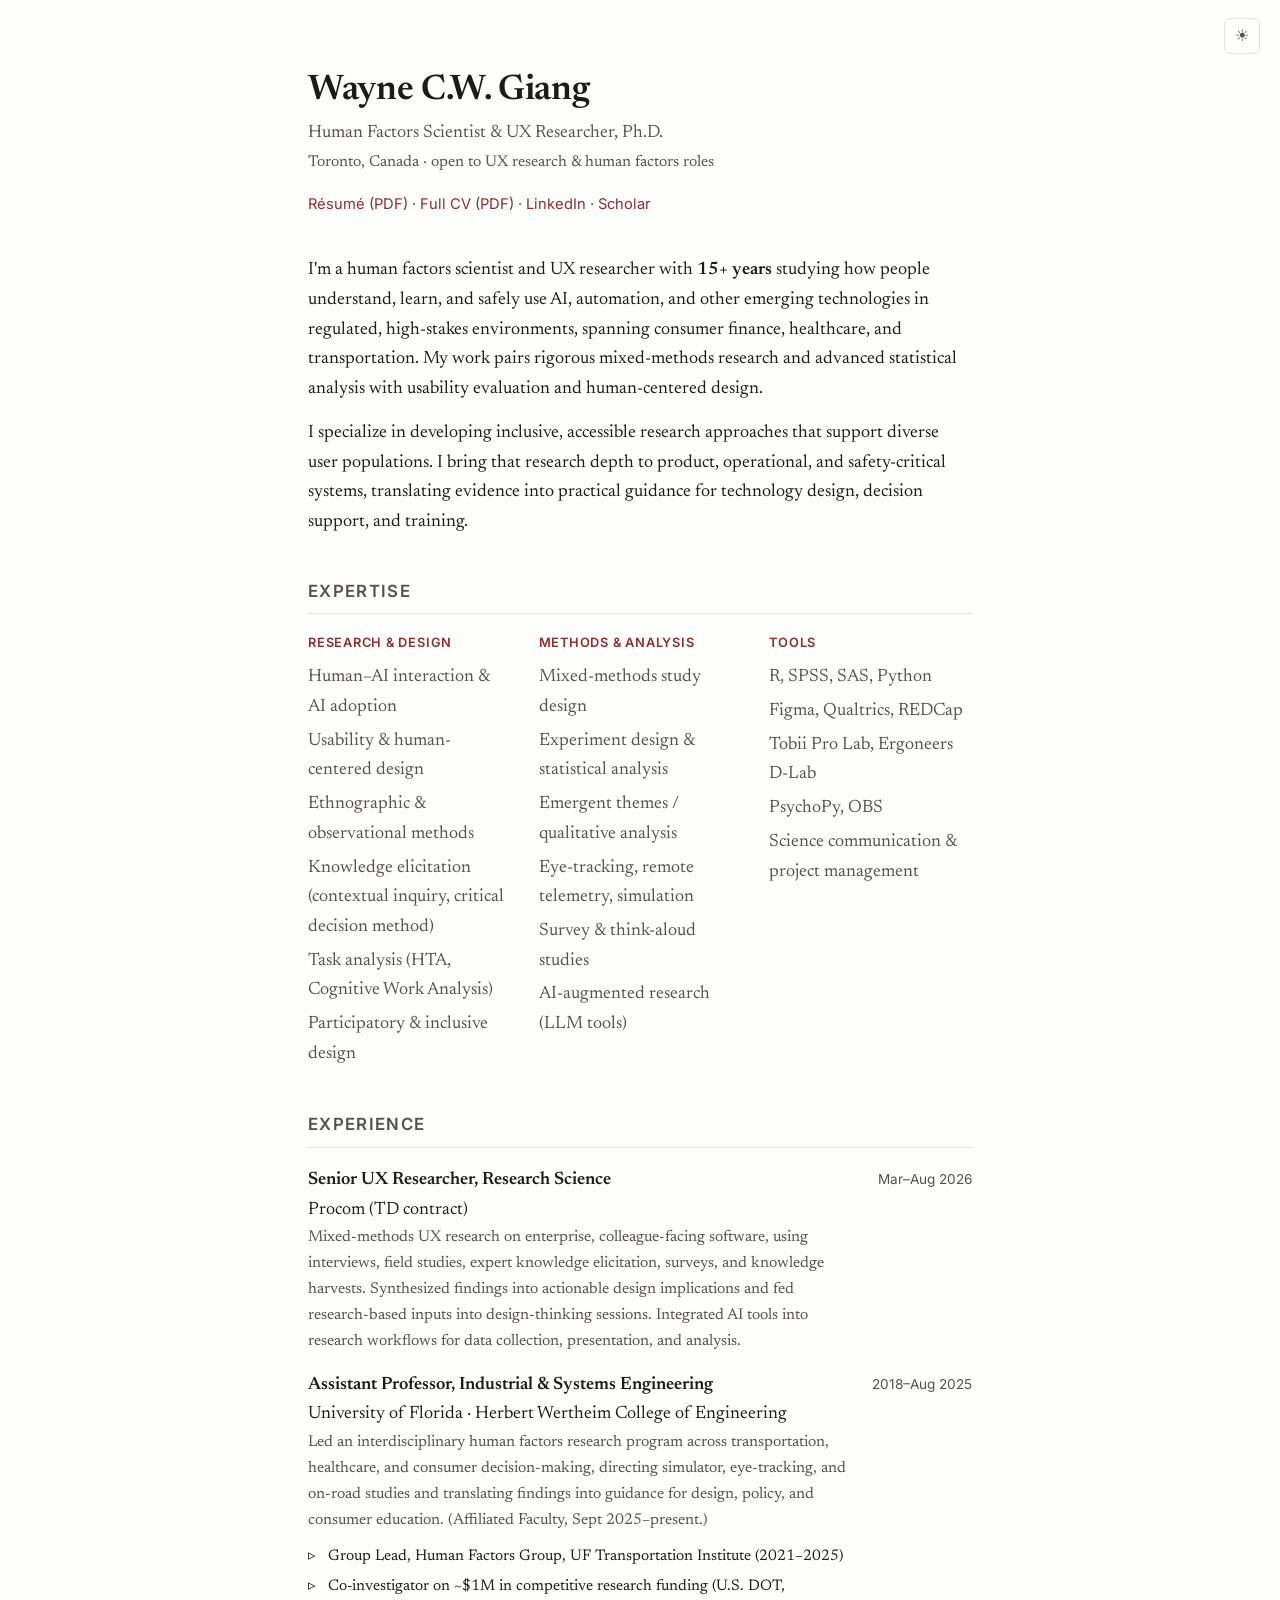
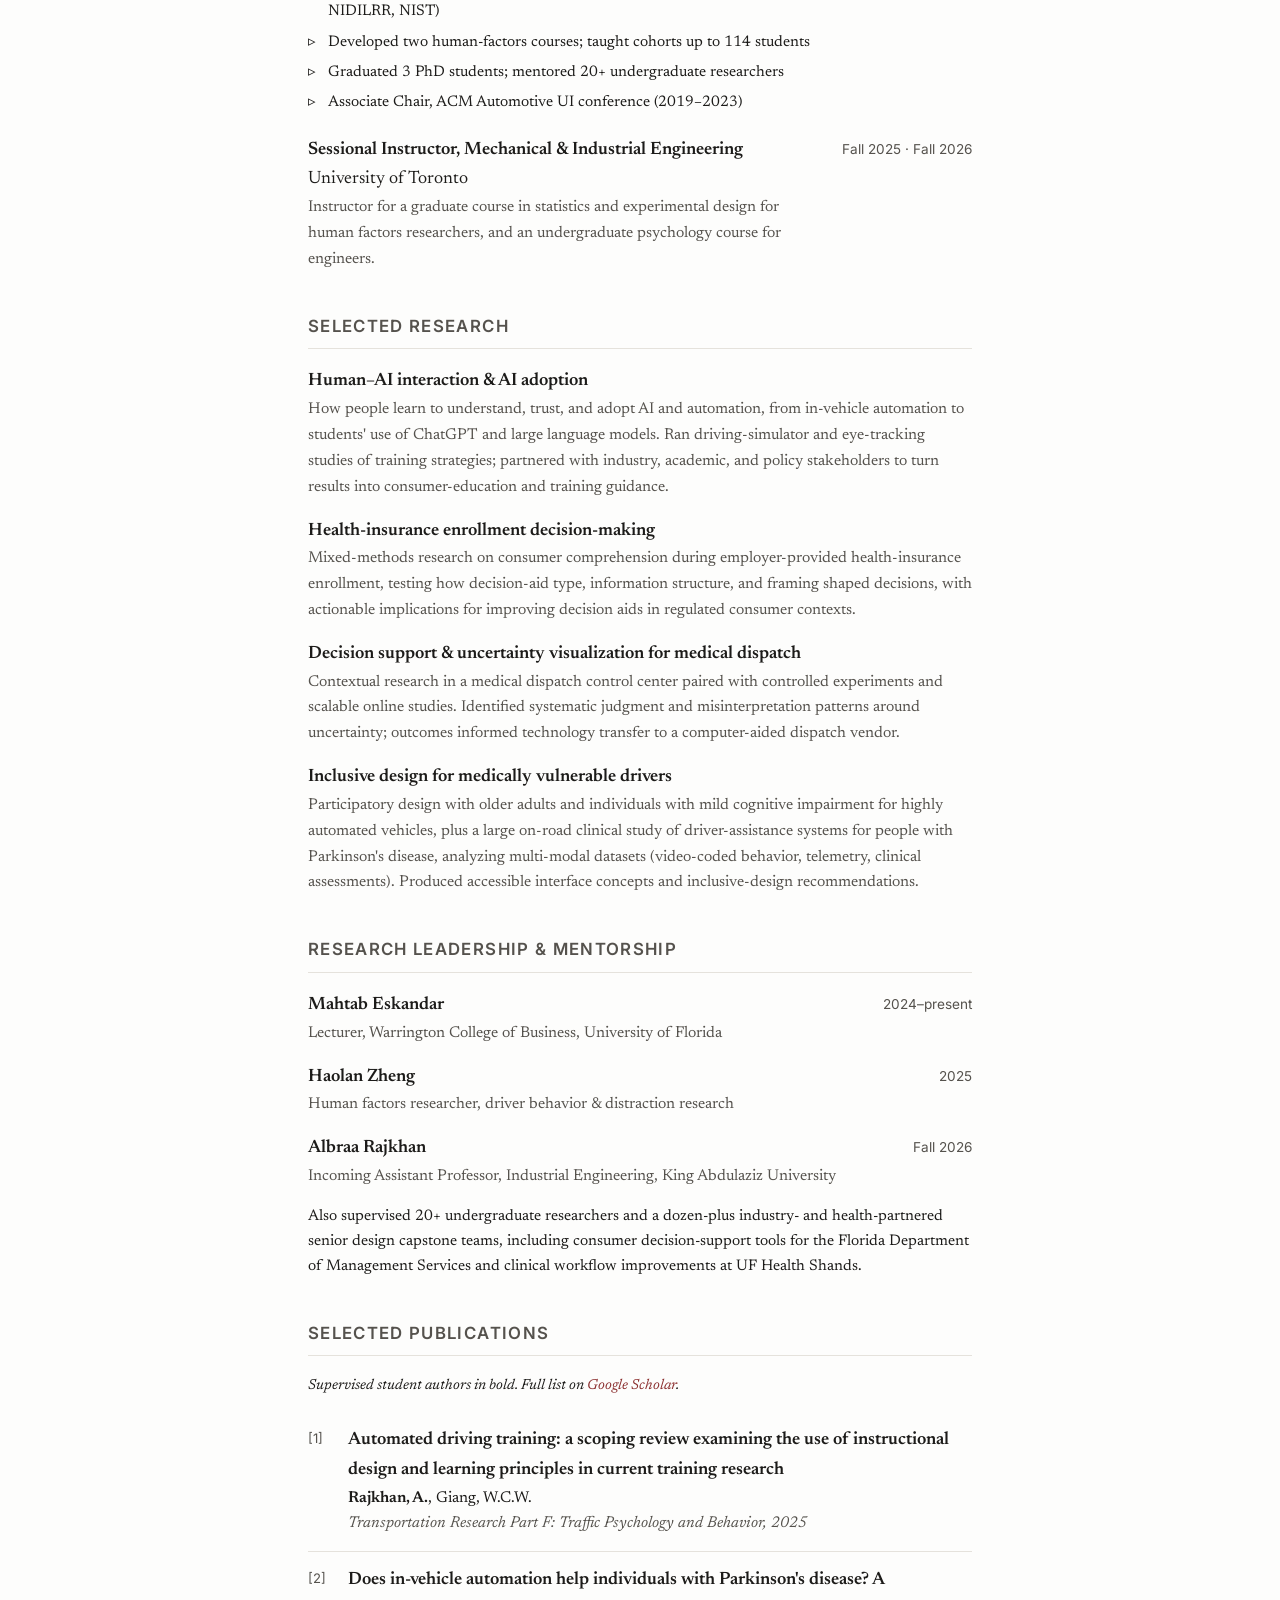
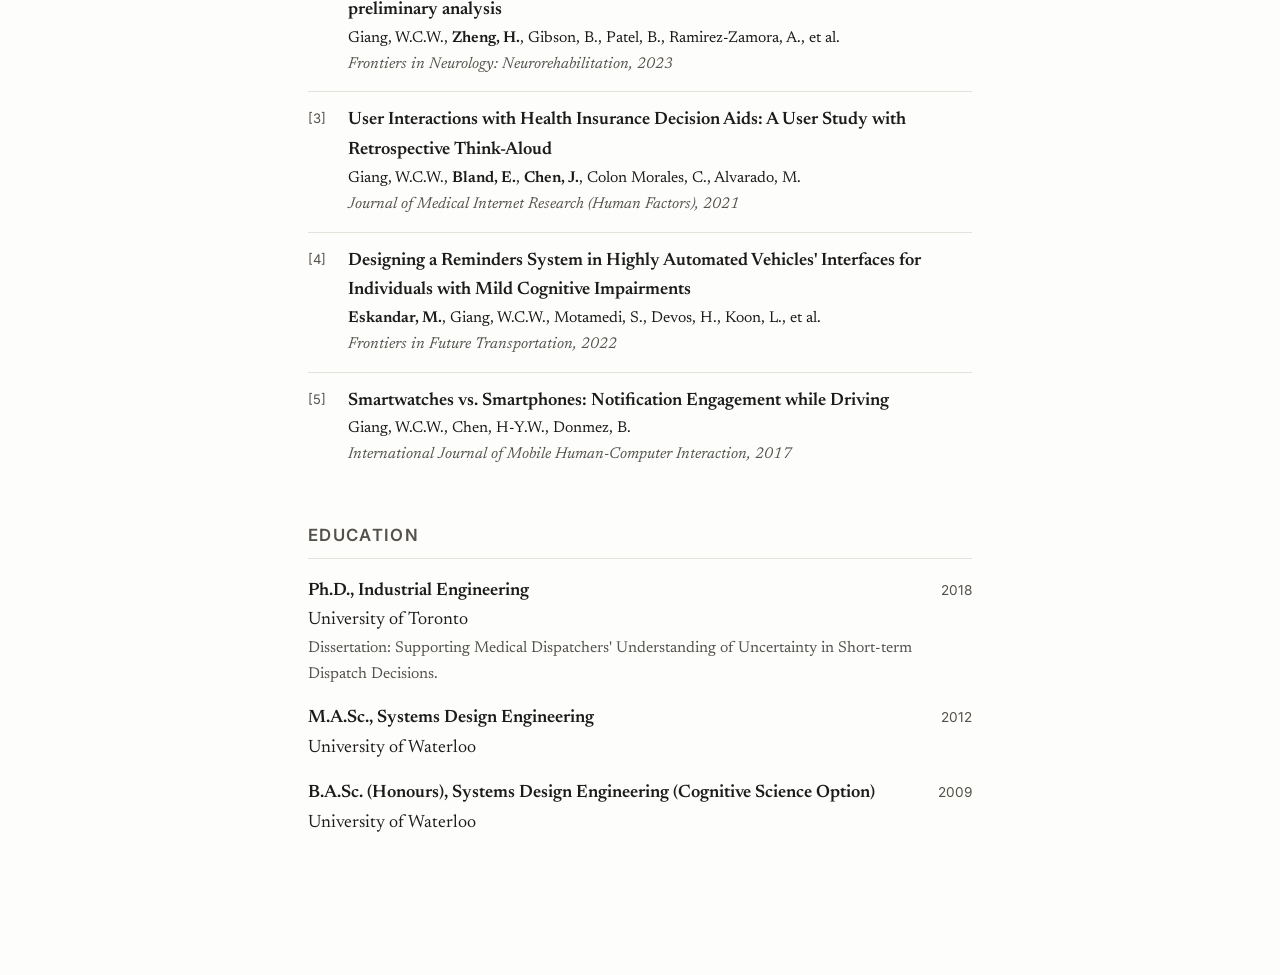
==== commit f9438607: "Move Ph.D. from name to role line Co-Authored-By: Claude Opus 4.8 <noreply@anthropic.com>" ====
--- a/basic.html
+++ b/basic.html
@@ -36,9 +36,9 @@
     <!-- HEADER -->
     <header class="masthead">
       <div class="masthead__text">
-        <h1 class="name">Wayne C.W. Giang, <span class="name__suffix">Ph.D.</span></h1>
+        <h1 class="name">Wayne C.W. Giang</h1>
         <p class="affiliation">
-          Human Factors Scientist &amp; UX Researcher<br />
+          Human Factors Scientist &amp; UX Researcher, Ph.D.<br />
           <span class="affiliation__loc">Toronto, Canada · open to UX research &amp; human factors roles</span>
         </p>
         <p class="contact-line">
